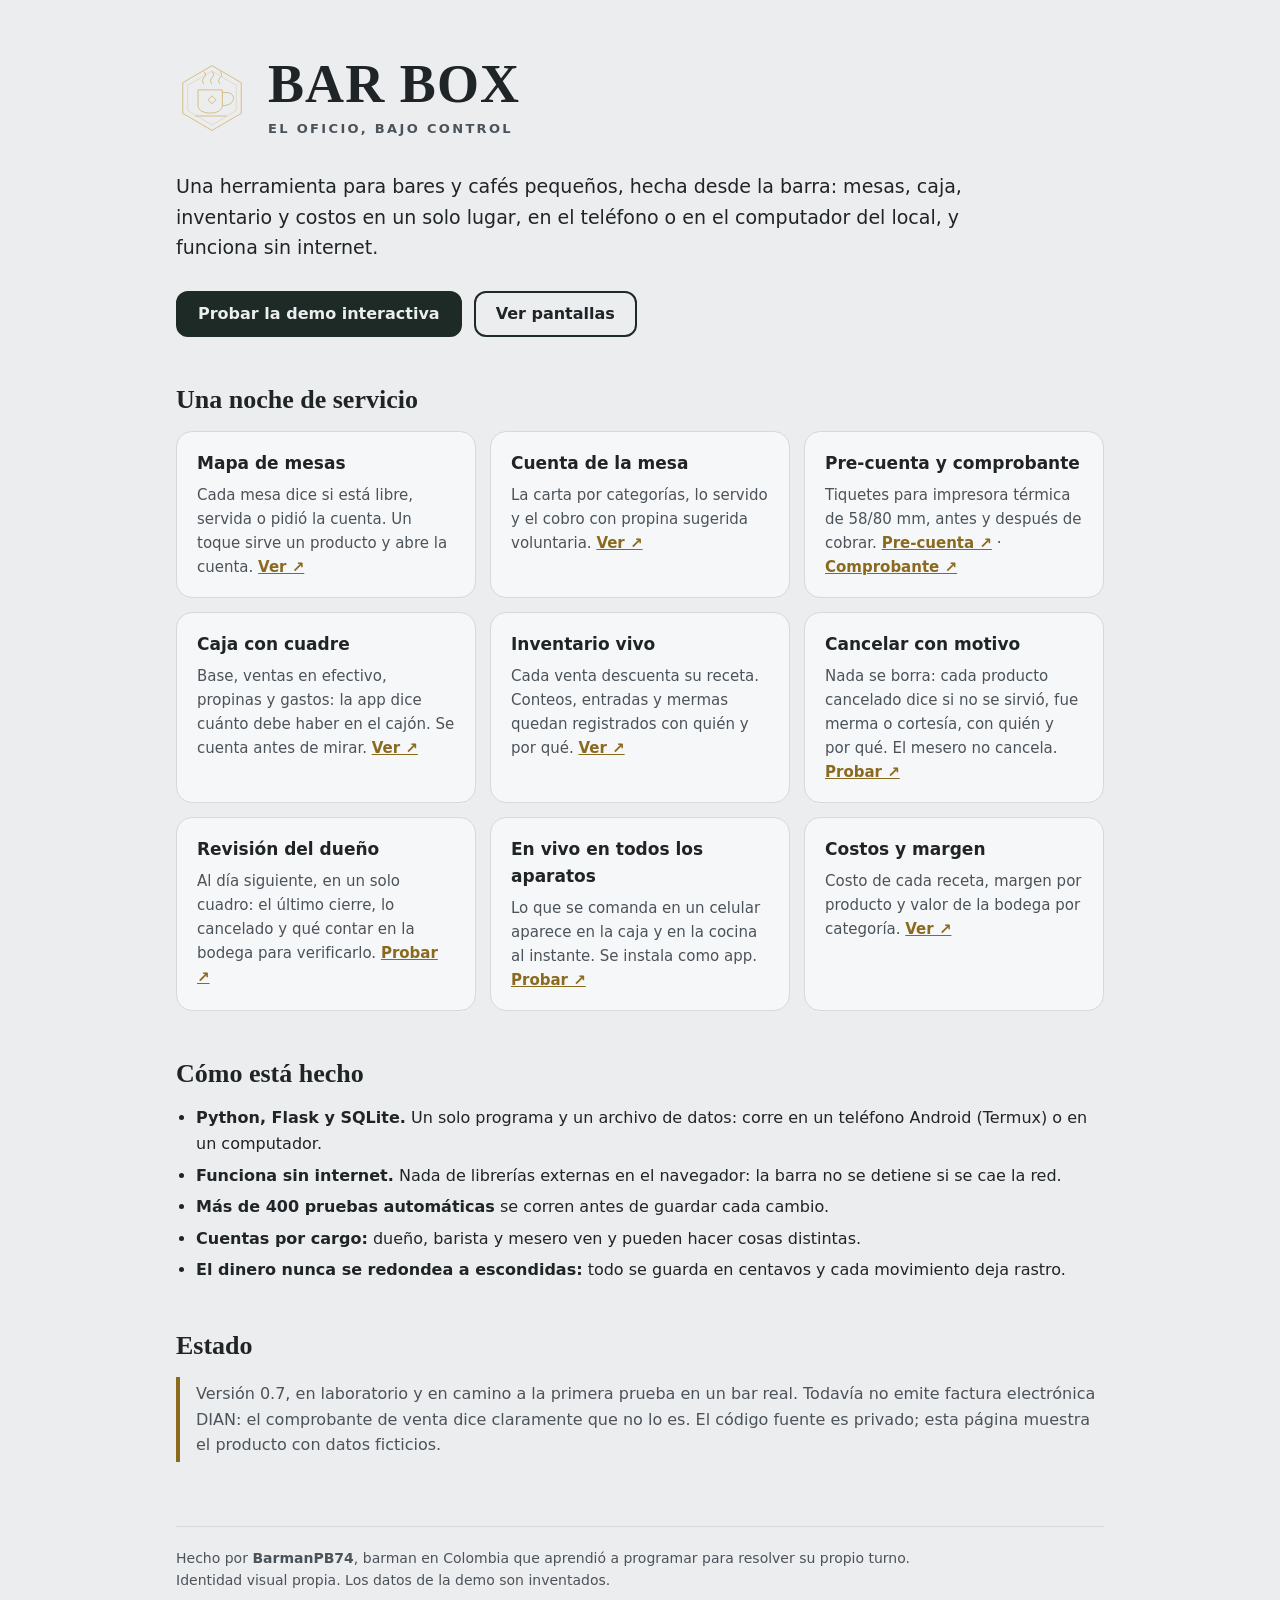
==== index.html @ 0177ef34 "Demo interactiva: sirve, cancela, cobra, cuadra la caja y acomoda el plano con un bar inventado La d" ====
<!doctype html>
<html lang="es">
<head>
<meta charset="utf-8">
<meta name="viewport" content="width=device-width,initial-scale=1">
<title>BAR BOX · El oficio, bajo control</title>
<meta name="description" content="BAR BOX: mesas, caja, inventario y costos para bares pequeños. Hecho desde la barra.">
<link rel="icon" href="demo/static/crest.svg" type="image/svg+xml">
<style>
:root{--fondo:#ECEDEF;--papel:#F6F7F8;--tinta:#1F2427;--tenue:#4B535A;--oro:#8A6A1F;--linea:#D5D8DC;--acento:#1d2a26}
@media (prefers-color-scheme:dark){:root{--fondo:#15191B;--papel:#1E2427;--tinta:#E8EAEC;--tenue:#A9B1B8;--oro:#E0C27A;--linea:#2F373B;--acento:#E0C27A}}
*{box-sizing:border-box}
body{margin:0;background:var(--fondo);color:var(--tinta);font:16px/1.6 system-ui,-apple-system,"Segoe UI",sans-serif}
.envoltura{max-width:960px;margin:0 auto;padding:0 16px}
header{padding:56px 0 32px;display:flex;gap:20px;align-items:center;flex-wrap:wrap}
header img{width:72px;height:72px}
h1{margin:0;font:700 clamp(34px,6vw,54px)/1.05 Georgia,"Times New Roman",serif;letter-spacing:.02em}
.lema{margin:6px 0 0;color:var(--tenue);letter-spacing:.18em;text-transform:uppercase;font-size:13px;font-weight:600}
.intro{font-size:19px;max-width:44em;margin:0 0 28px}
.botones{display:flex;gap:12px;flex-wrap:wrap;margin-bottom:48px}
.boton{display:inline-flex;align-items:center;min-height:46px;padding:0 20px;border-radius:12px;text-decoration:none;font-weight:600;border:2px solid var(--acento)}
.boton.lleno{background:var(--acento);color:var(--fondo)}
.boton.borde{color:var(--tinta)}
h2{font:700 26px Georgia,serif;margin:48px 0 16px}
.rejilla{display:grid;grid-template-columns:repeat(auto-fit,minmax(250px,1fr));gap:14px}
.tarjeta{background:var(--papel);border:1px solid var(--linea);border-radius:16px;padding:18px 20px}
.tarjeta h3{margin:0 0 6px;font-size:17px}
.tarjeta p{margin:0;color:var(--tenue);font-size:15px}
.tarjeta a{color:var(--oro);font-weight:600}
ul.lista{padding-left:20px;margin:0}
ul.lista li{margin:6px 0}
.estado{border-left:4px solid var(--oro);padding:4px 0 4px 16px;color:var(--tenue)}
footer{margin:64px 0 40px;padding-top:20px;border-top:1px solid var(--linea);color:var(--tenue);font-size:14px}
</style>
</head>
<body>
<div class="envoltura">
<header>
  <img src="demo/static/crest.svg" alt="">
  <div><h1>BAR BOX</h1><p class="lema">El oficio, bajo control</p></div>
</header>

<p class="intro">Una herramienta para bares y cafés pequeños, hecha desde la barra: mesas, caja,
inventario y costos en un solo lugar, en el teléfono o en el computador del local,
y funciona sin internet.</p>

<div class="botones">
  <a class="boton lleno" href="demo/app.html">Probar la demo interactiva</a>
  <a class="boton borde" href="demo/mapa.html">Ver pantallas</a>
</div>

<h2>Una noche de servicio</h2>
<div class="rejilla">
  <div class="tarjeta"><h3>Mapa de mesas</h3><p>Cada mesa dice si está libre, servida o pidió la cuenta. Un toque sirve un producto y abre la cuenta. <a href="demo/mapa.html">Ver ↗</a></p></div>
  <div class="tarjeta"><h3>Cuenta de la mesa</h3><p>La carta por categorías, lo servido y el cobro con propina sugerida voluntaria. <a href="demo/mesa.html">Ver ↗</a></p></div>
  <div class="tarjeta"><h3>Pre-cuenta y comprobante</h3><p>Tiquetes para impresora térmica de 58/80 mm, antes y después de cobrar. <a href="demo/precuenta.html">Pre-cuenta ↗</a> · <a href="demo/comprobante.html">Comprobante ↗</a></p></div>
  <div class="tarjeta"><h3>Caja con cuadre</h3><p>Base, ventas en efectivo, propinas y gastos: la app dice cuánto debe haber en el cajón. Se cuenta antes de mirar. <a href="demo/caja.html">Ver ↗</a></p></div>
  <div class="tarjeta"><h3>Inventario vivo</h3><p>Cada venta descuenta su receta. Conteos, entradas y mermas quedan registrados con quién y por qué. <a href="demo/inventario.html">Ver ↗</a></p></div>
  <div class="tarjeta"><h3>Cancelar con motivo</h3><p>Nada se borra: cada producto cancelado dice si no se sirvió, fue merma o cortesía, con quién y por qué. El mesero no cancela. <a href="demo/app.html">Probar ↗</a></p></div>
  <div class="tarjeta"><h3>Revisión del dueño</h3><p>Al día siguiente, en un solo cuadro: el último cierre, lo cancelado y qué contar en la bodega para verificarlo. <a href="demo/app.html#/contabilidad">Probar ↗</a></p></div>
  <div class="tarjeta"><h3>En vivo en todos los aparatos</h3><p>Lo que se comanda en un celular aparece en la caja y en la cocina al instante. Se instala como app. <a href="demo/app.html">Probar ↗</a></p></div>
  <div class="tarjeta"><h3>Costos y margen</h3><p>Costo de cada receta, margen por producto y valor de la bodega por categoría. <a href="demo/contabilidad.html">Ver ↗</a></p></div>
</div>

<h2>Cómo está hecho</h2>
<ul class="lista">
  <li><strong>Python, Flask y SQLite.</strong> Un solo programa y un archivo de datos: corre en un teléfono Android (Termux) o en un computador.</li>
  <li><strong>Funciona sin internet.</strong> Nada de librerías externas en el navegador: la barra no se detiene si se cae la red.</li>
  <li><strong>Más de 400 pruebas automáticas</strong> se corren antes de guardar cada cambio.</li>
  <li><strong>Cuentas por cargo:</strong> dueño, barista y mesero ven y pueden hacer cosas distintas.</li>
  <li><strong>El dinero nunca se redondea a escondidas:</strong> todo se guarda en centavos y cada movimiento deja rastro.</li>
</ul>

<h2>Estado</h2>
<p class="estado">Versión 0.7, en laboratorio y en camino a la primera prueba en un bar real.
Todavía no emite factura electrónica DIAN: el comprobante de venta dice claramente que no lo es.
El código fuente es privado; esta página muestra el producto con datos ficticios.</p>

<footer>
  Hecho por <strong>BarmanPB74</strong>, barman en Colombia que aprendió a programar para resolver su propio turno.<br>
  Identidad visual propia. Los datos de la demo son inventados.
</footer>
</div>
</body>
</html>
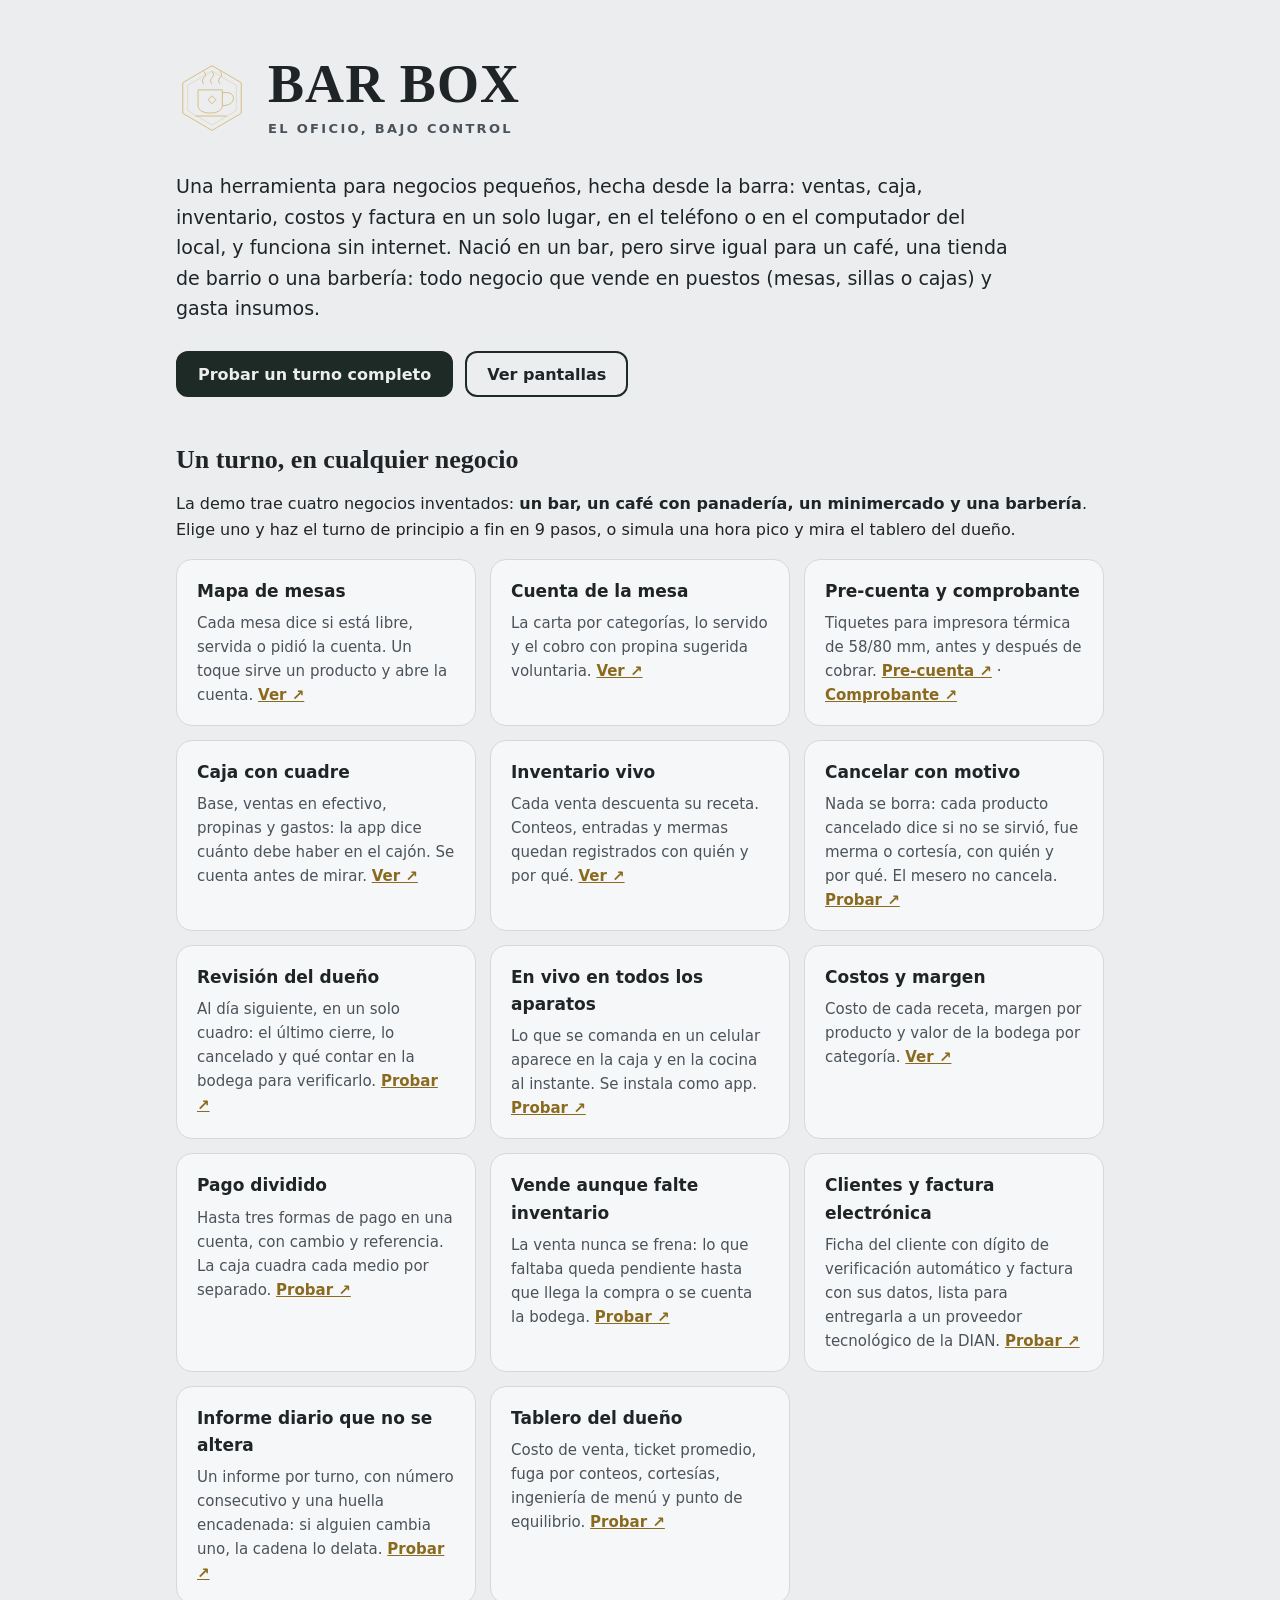
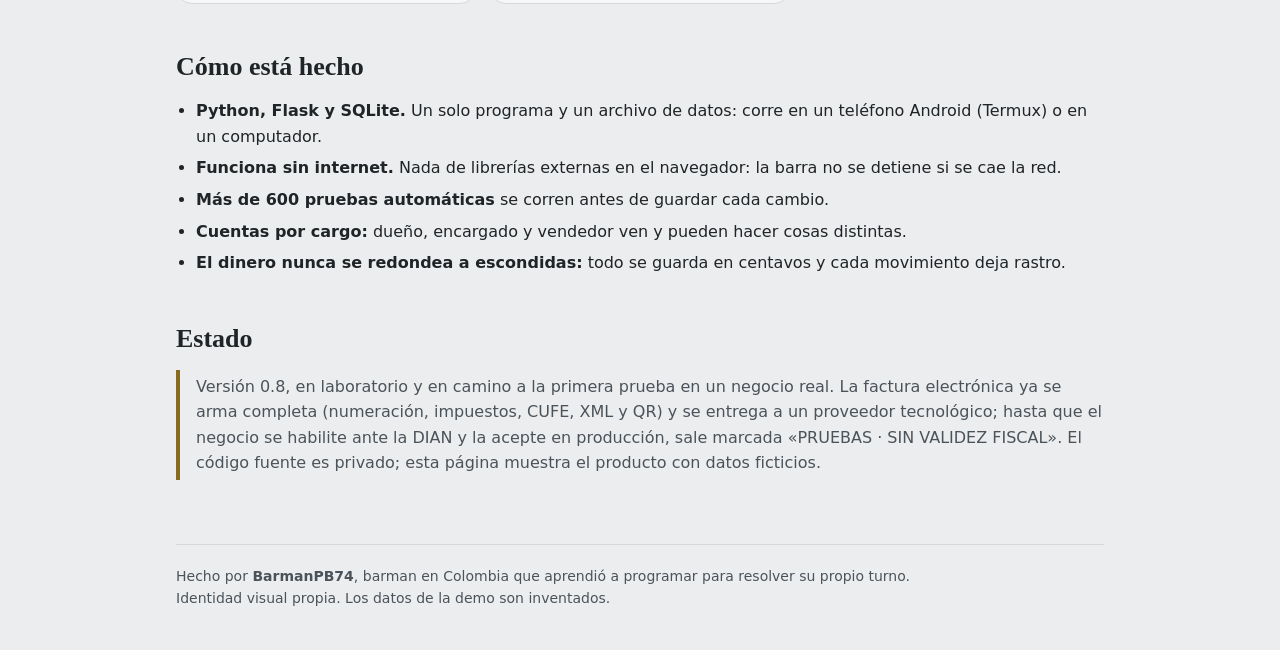
==== commit b99cb7ab: "Demo: un turno completo en un bar, un café, un minimercado o una barbería Recorrido guiado de 9 paso" ====
--- a/index.html
+++ b/index.html
@@ -4,7 +4,7 @@
 <meta charset="utf-8">
 <meta name="viewport" content="width=device-width,initial-scale=1">
 <title>BAR BOX · El oficio, bajo control</title>
-<meta name="description" content="BAR BOX: mesas, caja, inventario y costos para bares pequeños. Hecho desde la barra.">
+<meta name="description" content="BAR BOX: ventas, caja, inventario, costos y factura para negocios pequeños que venden en puestos: bares, cafés, tiendas, barberías. Hecho desde la barra.">
 <link rel="icon" href="demo/static/crest.svg" type="image/svg+xml">
 <style>
 :root{--fondo:#ECEDEF;--papel:#F6F7F8;--tinta:#1F2427;--tenue:#4B535A;--oro:#8A6A1F;--linea:#D5D8DC;--acento:#1d2a26}
@@ -40,16 +40,19 @@
   <div><h1>BAR BOX</h1><p class="lema">El oficio, bajo control</p></div>
 </header>
 
-<p class="intro">Una herramienta para bares y cafés pequeños, hecha desde la barra: mesas, caja,
-inventario y costos en un solo lugar, en el teléfono o en el computador del local,
-y funciona sin internet.</p>
+<p class="intro">Una herramienta para negocios pequeños, hecha desde la barra: ventas, caja,
+inventario, costos y factura en un solo lugar, en el teléfono o en el computador del local,
+y funciona sin internet. Nació en un bar, pero sirve igual para un café, una tienda de barrio
+o una barbería: todo negocio que vende en puestos (mesas, sillas o cajas) y gasta insumos.</p>
 
 <div class="botones">
-  <a class="boton lleno" href="demo/app.html">Probar la demo interactiva</a>
+  <a class="boton lleno" href="demo/app.html">Probar un turno completo</a>
   <a class="boton borde" href="demo/mapa.html">Ver pantallas</a>
 </div>
 
-<h2>Una noche de servicio</h2>
+<h2>Un turno, en cualquier negocio</h2>
+<p>La demo trae cuatro negocios inventados: <strong>un bar, un café con panadería, un minimercado y una barbería</strong>.
+Elige uno y haz el turno de principio a fin en 9 pasos, o simula una hora pico y mira el tablero del dueño.</p>
 <div class="rejilla">
   <div class="tarjeta"><h3>Mapa de mesas</h3><p>Cada mesa dice si está libre, servida o pidió la cuenta. Un toque sirve un producto y abre la cuenta. <a href="demo/mapa.html">Ver ↗</a></p></div>
   <div class="tarjeta"><h3>Cuenta de la mesa</h3><p>La carta por categorías, lo servido y el cobro con propina sugerida voluntaria. <a href="demo/mesa.html">Ver ↗</a></p></div>
@@ -60,21 +63,27 @@
   <div class="tarjeta"><h3>Revisión del dueño</h3><p>Al día siguiente, en un solo cuadro: el último cierre, lo cancelado y qué contar en la bodega para verificarlo. <a href="demo/app.html#/contabilidad">Probar ↗</a></p></div>
   <div class="tarjeta"><h3>En vivo en todos los aparatos</h3><p>Lo que se comanda en un celular aparece en la caja y en la cocina al instante. Se instala como app. <a href="demo/app.html">Probar ↗</a></p></div>
   <div class="tarjeta"><h3>Costos y margen</h3><p>Costo de cada receta, margen por producto y valor de la bodega por categoría. <a href="demo/contabilidad.html">Ver ↗</a></p></div>
+  <div class="tarjeta"><h3>Pago dividido</h3><p>Hasta tres formas de pago en una cuenta, con cambio y referencia. La caja cuadra cada medio por separado. <a href="demo/app.html#/inicio">Probar ↗</a></p></div>
+  <div class="tarjeta"><h3>Vende aunque falte inventario</h3><p>La venta nunca se frena: lo que faltaba queda pendiente hasta que llega la compra o se cuenta la bodega. <a href="demo/app.html#/inventario">Probar ↗</a></p></div>
+  <div class="tarjeta"><h3>Clientes y factura electrónica</h3><p>Ficha del cliente con dígito de verificación automático y factura con sus datos, lista para entregarla a un proveedor tecnológico de la DIAN. <a href="demo/app.html#/clientes">Probar ↗</a></p></div>
+  <div class="tarjeta"><h3>Informe diario que no se altera</h3><p>Un informe por turno, con número consecutivo y una huella encadenada: si alguien cambia uno, la cadena lo delata. <a href="demo/app.html#/contabilidad">Probar ↗</a></p></div>
+  <div class="tarjeta"><h3>Tablero del dueño</h3><p>Costo de venta, ticket promedio, fuga por conteos, cortesías, ingeniería de menú y punto de equilibrio. <a href="demo/app.html#/tablero">Probar ↗</a></p></div>
 </div>
 
 <h2>Cómo está hecho</h2>
 <ul class="lista">
   <li><strong>Python, Flask y SQLite.</strong> Un solo programa y un archivo de datos: corre en un teléfono Android (Termux) o en un computador.</li>
   <li><strong>Funciona sin internet.</strong> Nada de librerías externas en el navegador: la barra no se detiene si se cae la red.</li>
-  <li><strong>Más de 400 pruebas automáticas</strong> se corren antes de guardar cada cambio.</li>
-  <li><strong>Cuentas por cargo:</strong> dueño, barista y mesero ven y pueden hacer cosas distintas.</li>
+  <li><strong>Más de 600 pruebas automáticas</strong> se corren antes de guardar cada cambio.</li>
+  <li><strong>Cuentas por cargo:</strong> dueño, encargado y vendedor ven y pueden hacer cosas distintas.</li>
   <li><strong>El dinero nunca se redondea a escondidas:</strong> todo se guarda en centavos y cada movimiento deja rastro.</li>
 </ul>
 
 <h2>Estado</h2>
-<p class="estado">Versión 0.7, en laboratorio y en camino a la primera prueba en un bar real.
-Todavía no emite factura electrónica DIAN: el comprobante de venta dice claramente que no lo es.
-El código fuente es privado; esta página muestra el producto con datos ficticios.</p>
+<p class="estado">Versión 0.8, en laboratorio y en camino a la primera prueba en un negocio real.
+La factura electrónica ya se arma completa (numeración, impuestos, CUFE, XML y QR) y se entrega a un
+proveedor tecnológico; hasta que el negocio se habilite ante la DIAN y la acepte en producción, sale marcada
+«PRUEBAS · SIN VALIDEZ FISCAL». El código fuente es privado; esta página muestra el producto con datos ficticios.</p>
 
 <footer>
   Hecho por <strong>BarmanPB74</strong>, barman en Colombia que aprendió a programar para resolver su propio turno.<br>
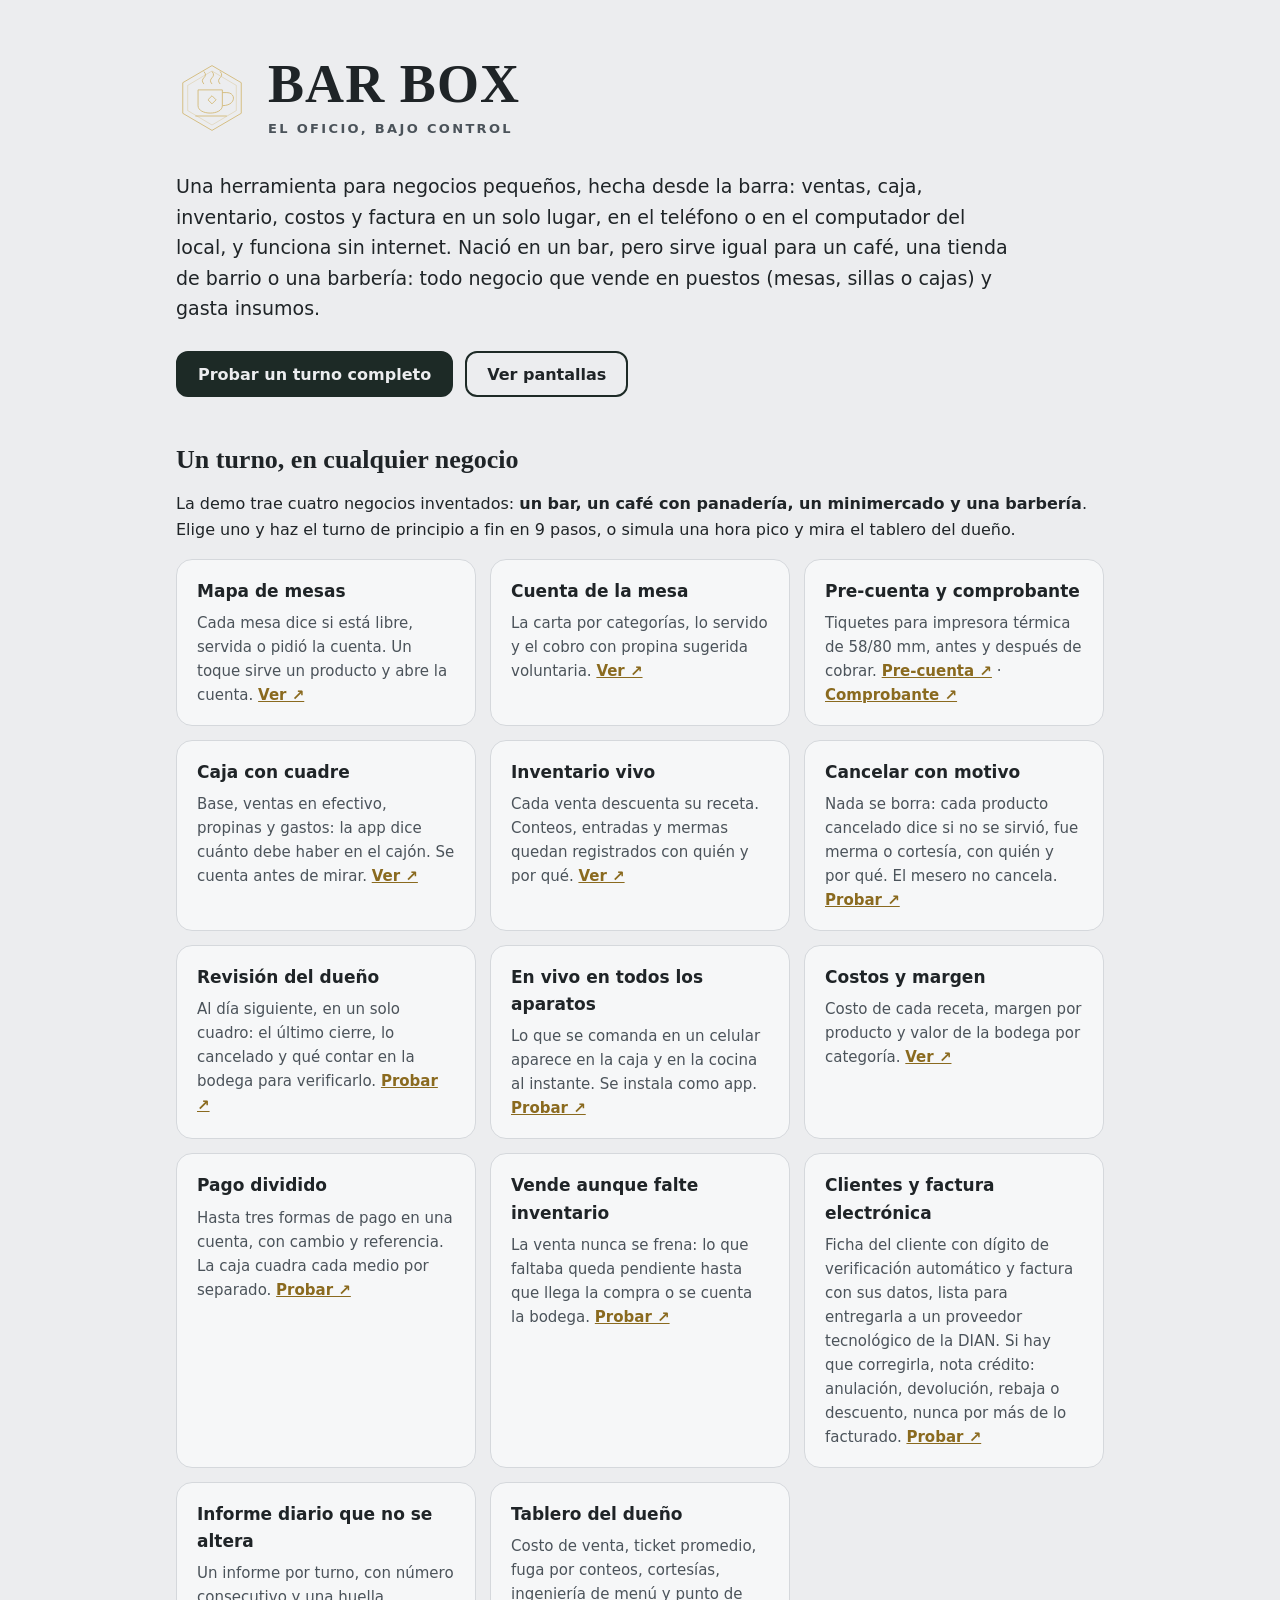
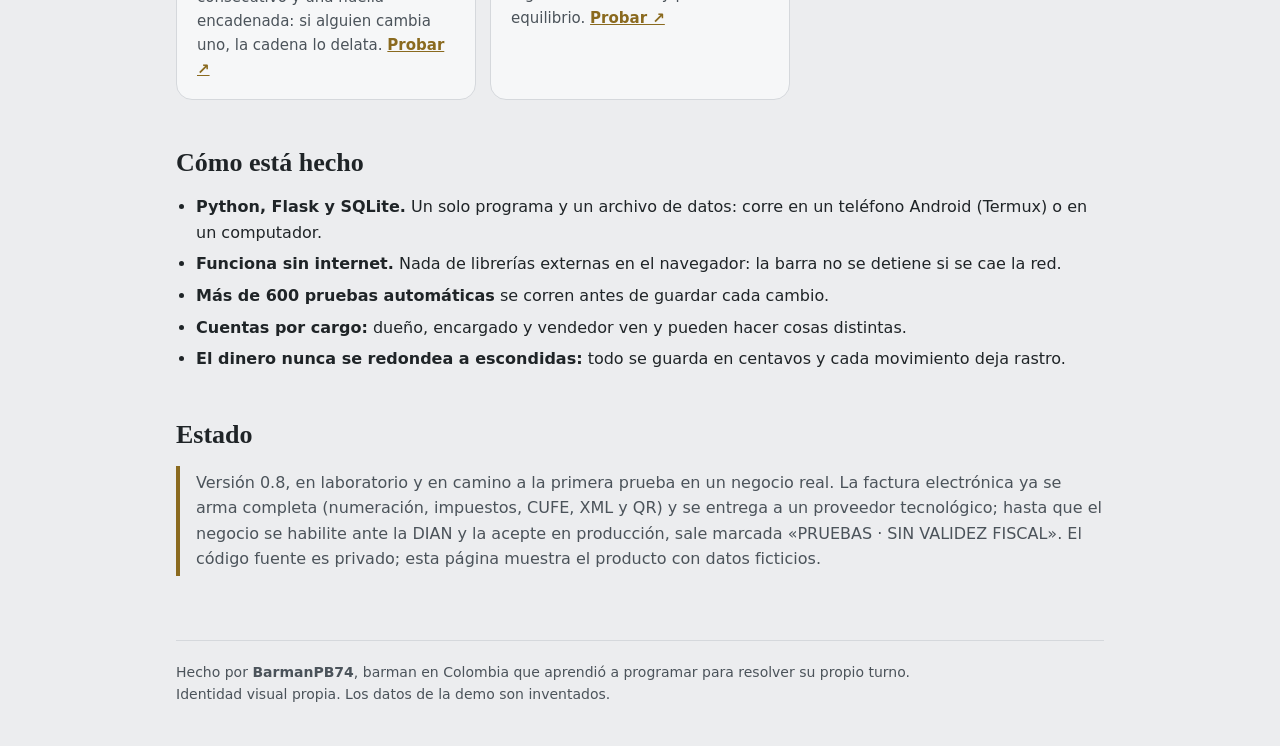
==== commit 4157b953: "Demo: nota crédito (anulación, devolución parcial, rebaja, ajuste de precio y descuentos) sólo del d" ====
--- a/index.html
+++ b/index.html
@@ -65,7 +65,7 @@
   <div class="tarjeta"><h3>Costos y margen</h3><p>Costo de cada receta, margen por producto y valor de la bodega por categoría. <a href="demo/contabilidad.html">Ver ↗</a></p></div>
   <div class="tarjeta"><h3>Pago dividido</h3><p>Hasta tres formas de pago en una cuenta, con cambio y referencia. La caja cuadra cada medio por separado. <a href="demo/app.html#/inicio">Probar ↗</a></p></div>
   <div class="tarjeta"><h3>Vende aunque falte inventario</h3><p>La venta nunca se frena: lo que faltaba queda pendiente hasta que llega la compra o se cuenta la bodega. <a href="demo/app.html#/inventario">Probar ↗</a></p></div>
-  <div class="tarjeta"><h3>Clientes y factura electrónica</h3><p>Ficha del cliente con dígito de verificación automático y factura con sus datos, lista para entregarla a un proveedor tecnológico de la DIAN. <a href="demo/app.html#/clientes">Probar ↗</a></p></div>
+  <div class="tarjeta"><h3>Clientes y factura electrónica</h3><p>Ficha del cliente con dígito de verificación automático y factura con sus datos, lista para entregarla a un proveedor tecnológico de la DIAN. Si hay que corregirla, nota crédito: anulación, devolución, rebaja o descuento, nunca por más de lo facturado. <a href="demo/app.html#/clientes">Probar ↗</a></p></div>
   <div class="tarjeta"><h3>Informe diario que no se altera</h3><p>Un informe por turno, con número consecutivo y una huella encadenada: si alguien cambia uno, la cadena lo delata. <a href="demo/app.html#/contabilidad">Probar ↗</a></p></div>
   <div class="tarjeta"><h3>Tablero del dueño</h3><p>Costo de venta, ticket promedio, fuga por conteos, cortesías, ingeniería de menú y punto de equilibrio. <a href="demo/app.html#/tablero">Probar ↗</a></p></div>
 </div>
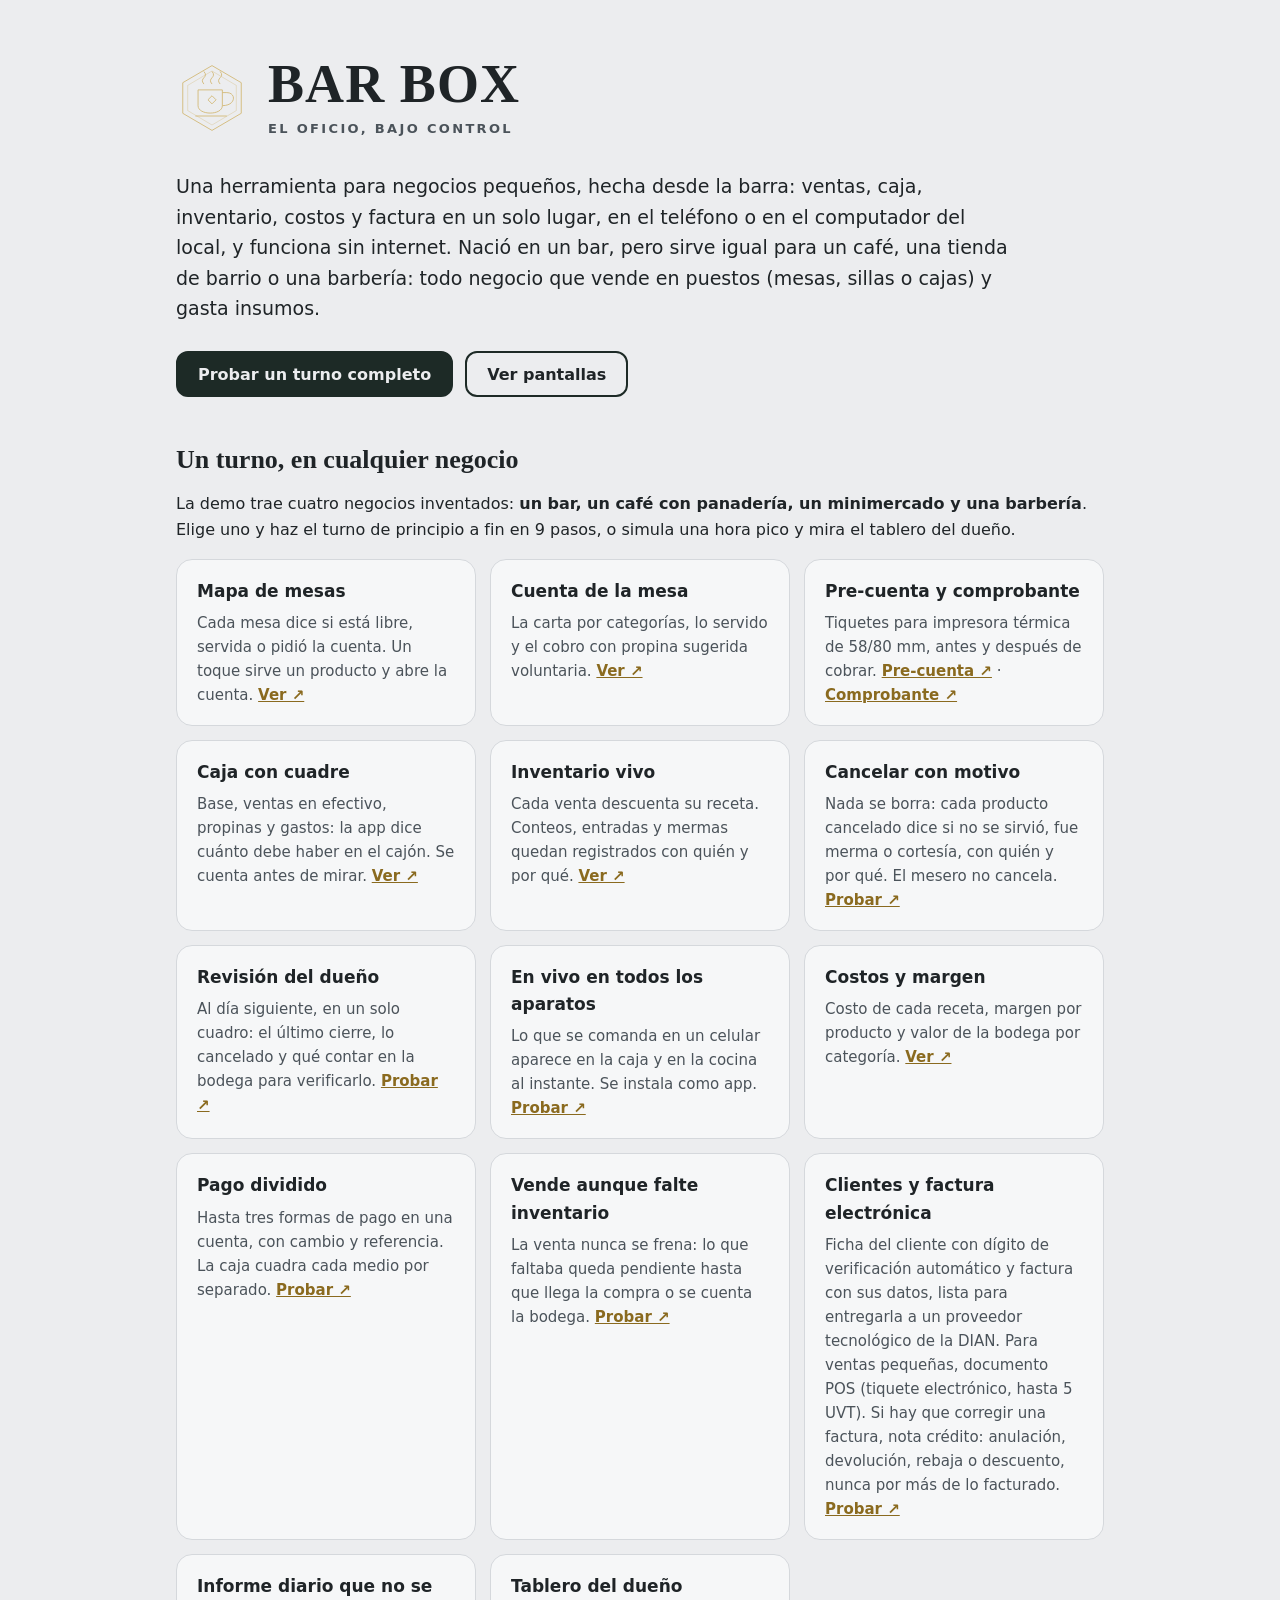
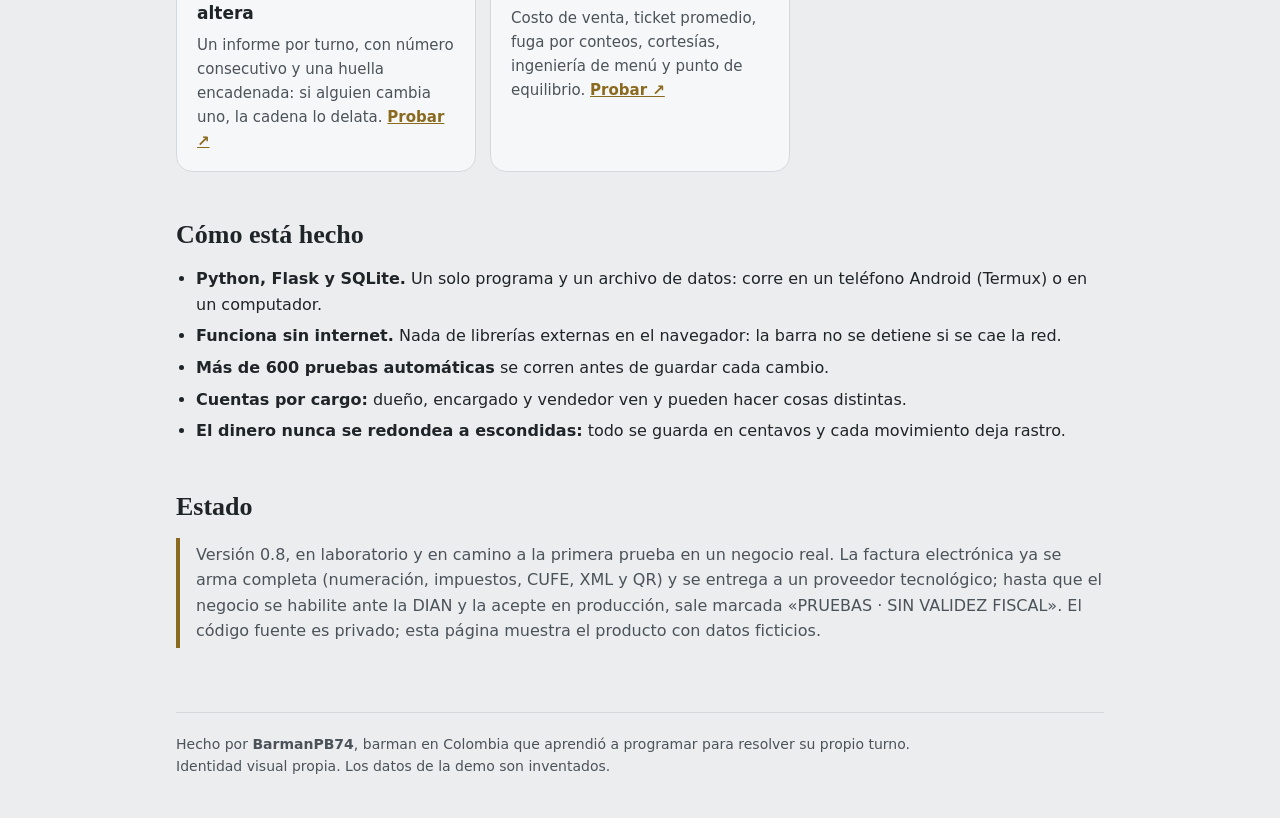
==== commit da510d30: "Demo: documento POS (tiquete electrónico hasta 5 UVT, con caja y cajero; una venta, un documento) Co" ====
--- a/index.html
+++ b/index.html
@@ -65,7 +65,7 @@
   <div class="tarjeta"><h3>Costos y margen</h3><p>Costo de cada receta, margen por producto y valor de la bodega por categoría. <a href="demo/contabilidad.html">Ver ↗</a></p></div>
   <div class="tarjeta"><h3>Pago dividido</h3><p>Hasta tres formas de pago en una cuenta, con cambio y referencia. La caja cuadra cada medio por separado. <a href="demo/app.html#/inicio">Probar ↗</a></p></div>
   <div class="tarjeta"><h3>Vende aunque falte inventario</h3><p>La venta nunca se frena: lo que faltaba queda pendiente hasta que llega la compra o se cuenta la bodega. <a href="demo/app.html#/inventario">Probar ↗</a></p></div>
-  <div class="tarjeta"><h3>Clientes y factura electrónica</h3><p>Ficha del cliente con dígito de verificación automático y factura con sus datos, lista para entregarla a un proveedor tecnológico de la DIAN. Si hay que corregirla, nota crédito: anulación, devolución, rebaja o descuento, nunca por más de lo facturado. <a href="demo/app.html#/clientes">Probar ↗</a></p></div>
+  <div class="tarjeta"><h3>Clientes y factura electrónica</h3><p>Ficha del cliente con dígito de verificación automático y factura con sus datos, lista para entregarla a un proveedor tecnológico de la DIAN. Para ventas pequeñas, documento POS (tiquete electrónico, hasta 5 UVT). Si hay que corregir una factura, nota crédito: anulación, devolución, rebaja o descuento, nunca por más de lo facturado. <a href="demo/app.html#/clientes">Probar ↗</a></p></div>
   <div class="tarjeta"><h3>Informe diario que no se altera</h3><p>Un informe por turno, con número consecutivo y una huella encadenada: si alguien cambia uno, la cadena lo delata. <a href="demo/app.html#/contabilidad">Probar ↗</a></p></div>
   <div class="tarjeta"><h3>Tablero del dueño</h3><p>Costo de venta, ticket promedio, fuga por conteos, cortesías, ingeniería de menú y punto de equilibrio. <a href="demo/app.html#/tablero">Probar ↗</a></p></div>
 </div>
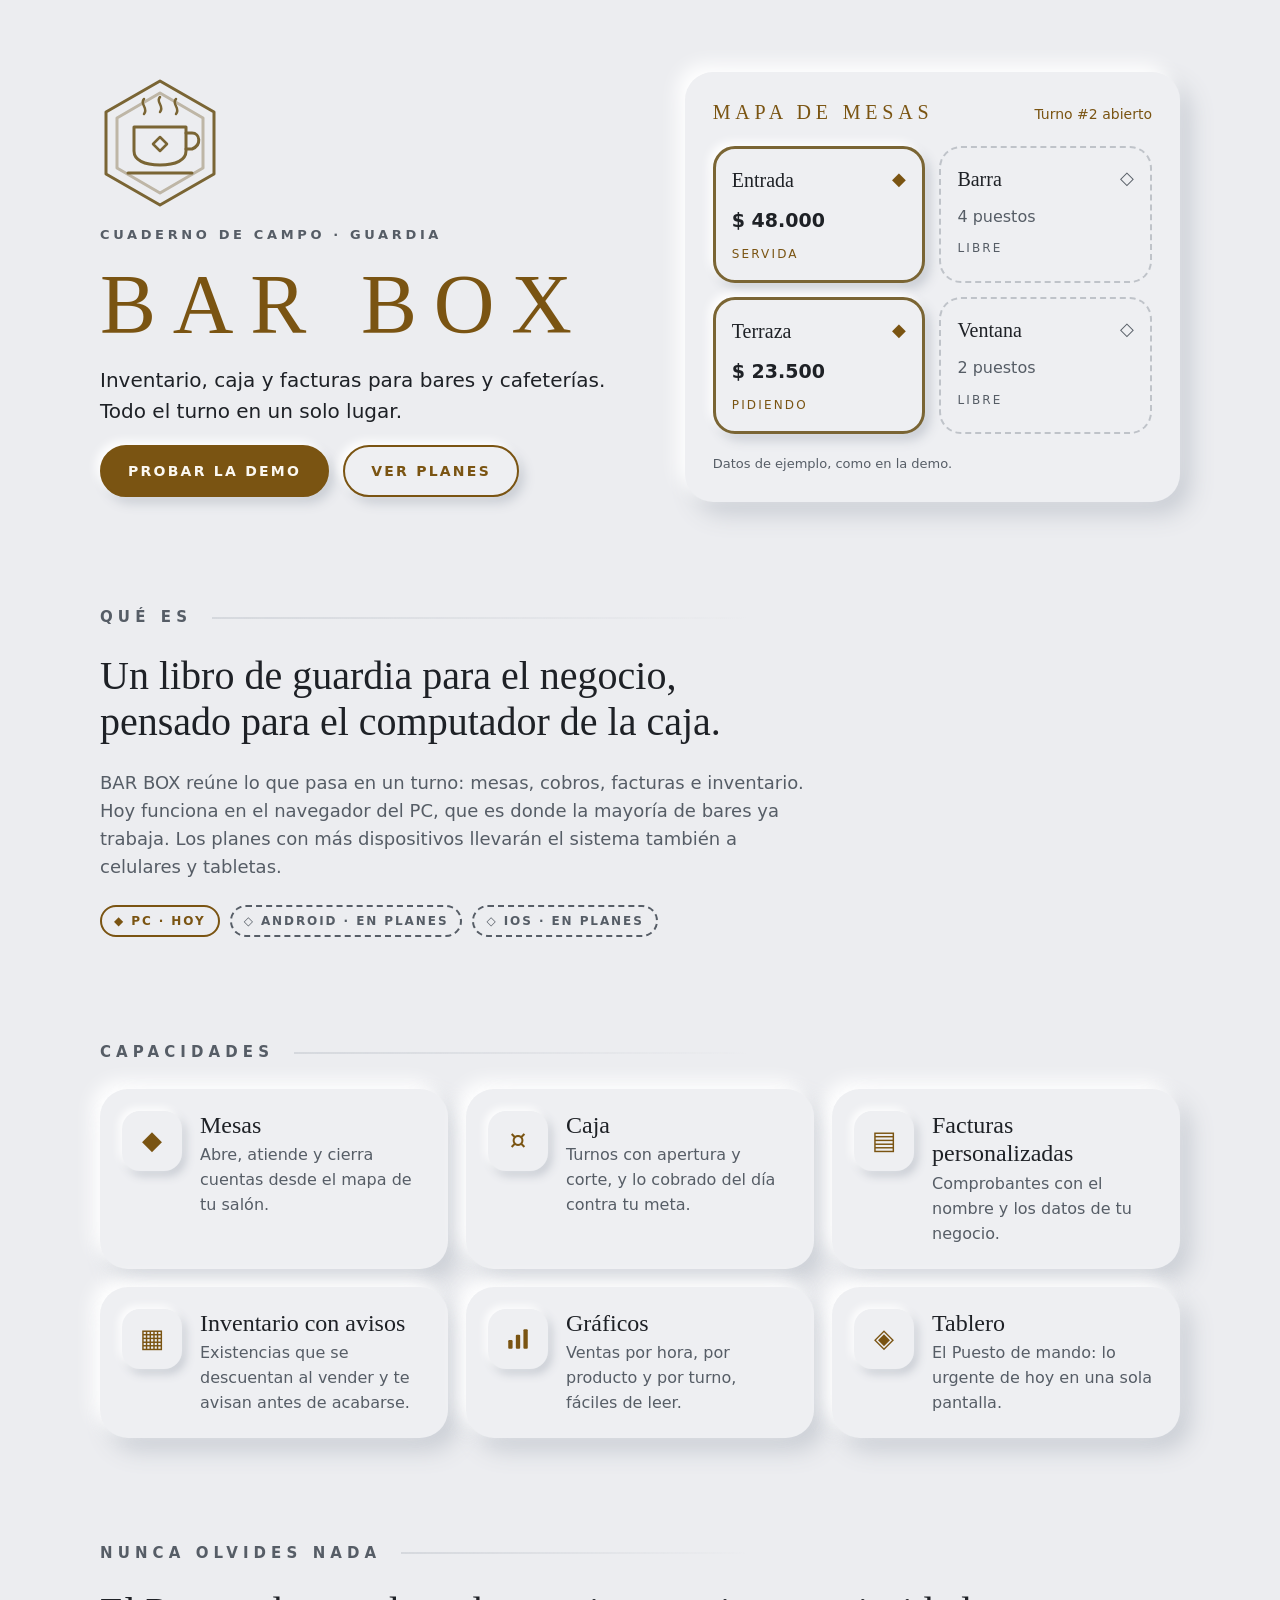
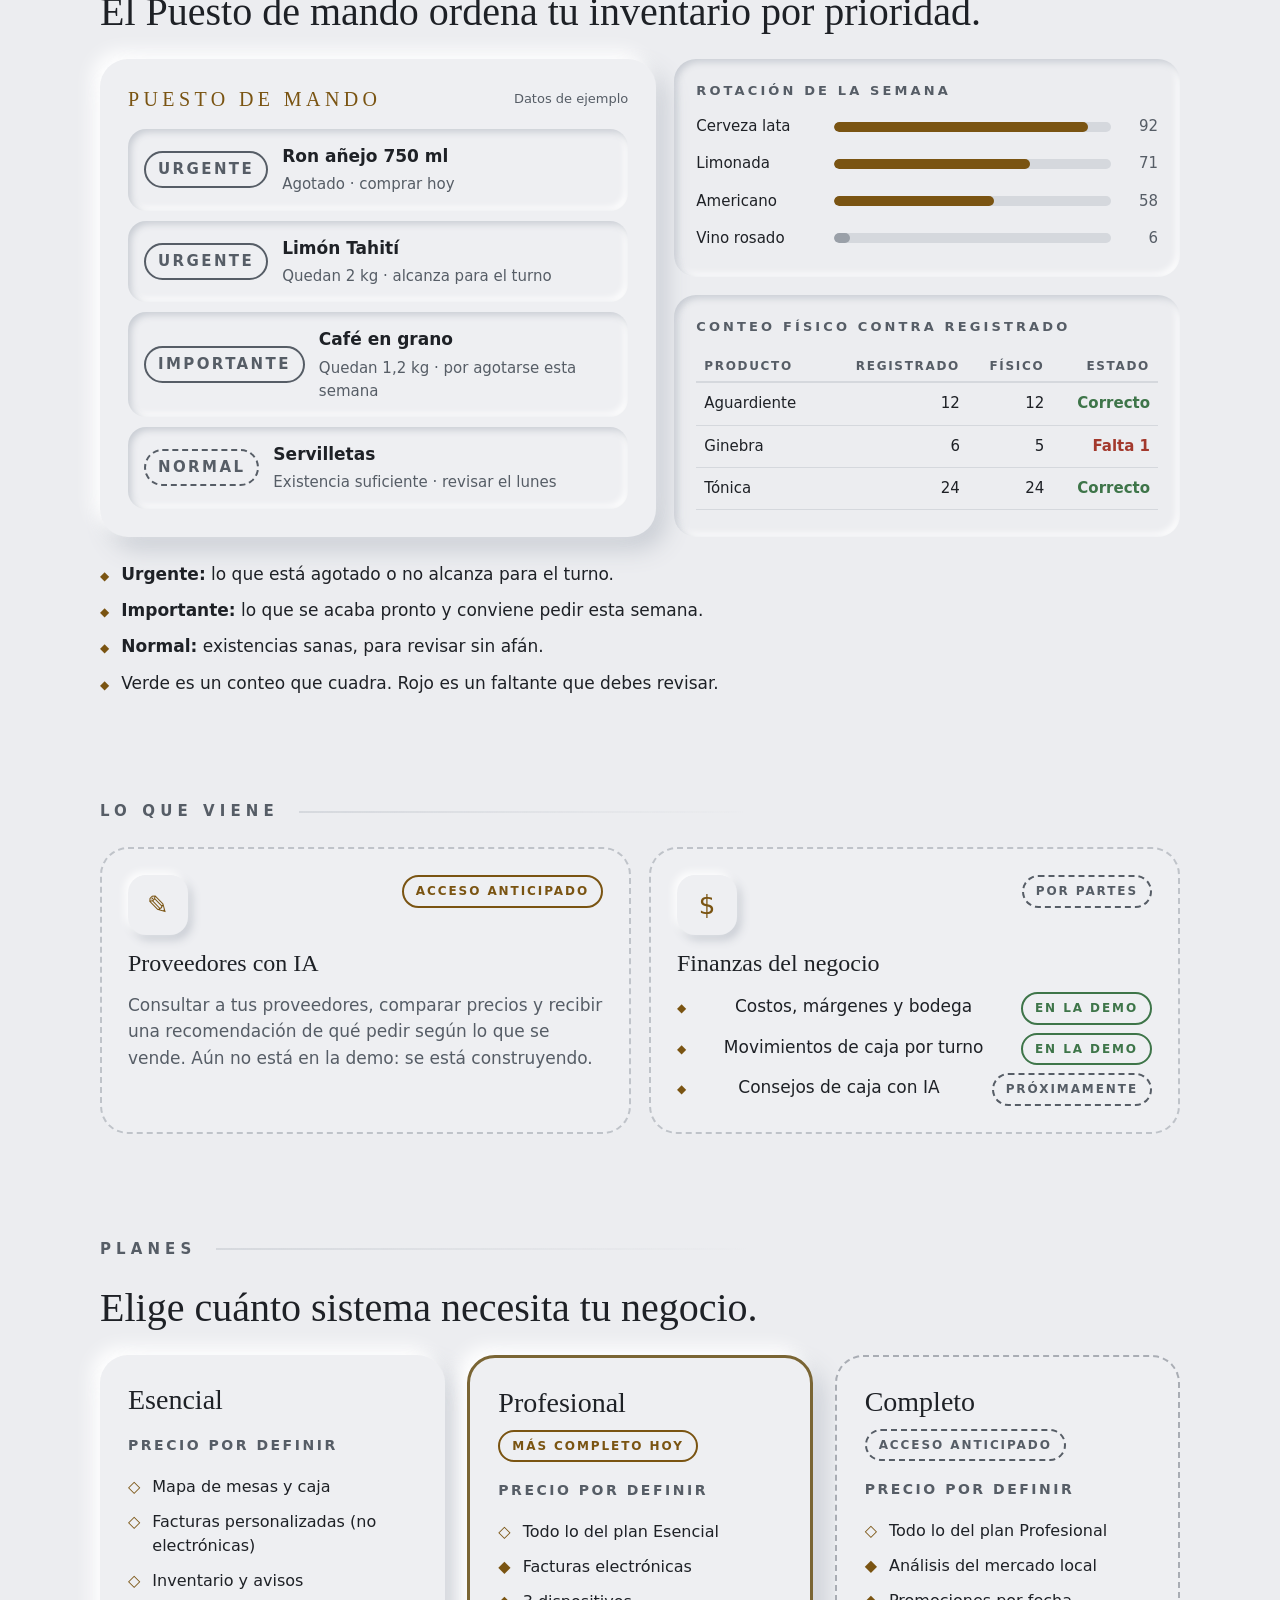
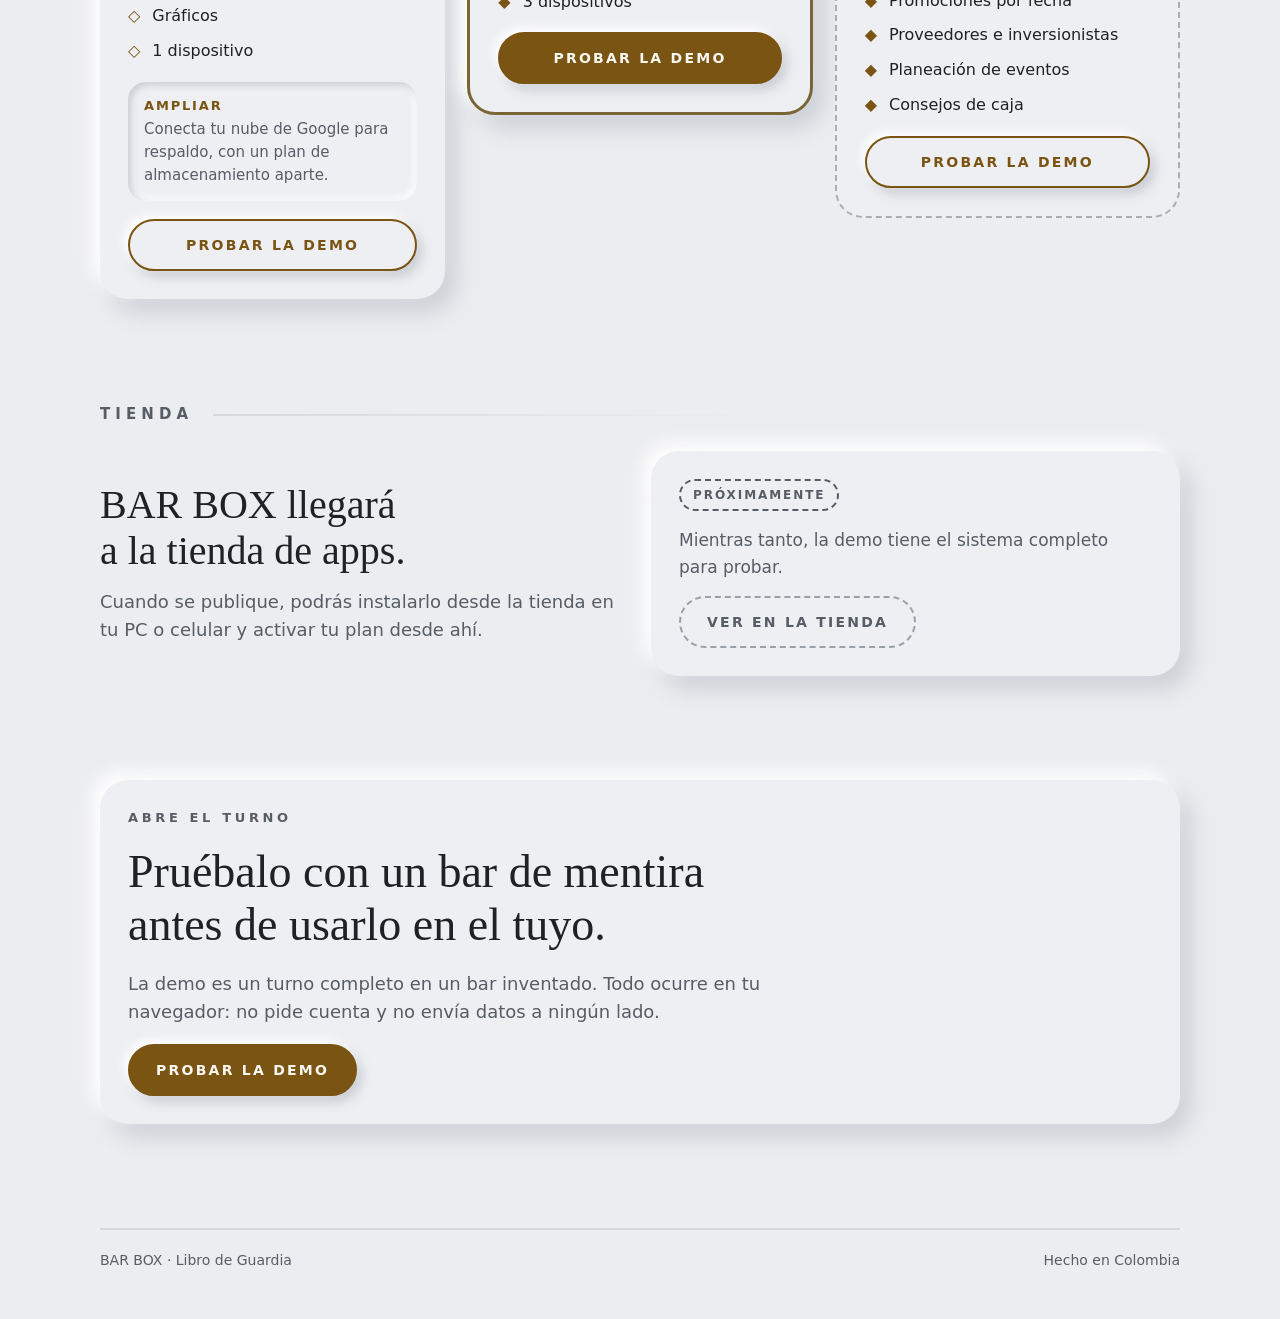
==== commit 9e418341: "Nueva página de presentación y tarjeta con el estilo de la demo Enlaces a la demo con ruta relativa " ====
--- a/index.html
+++ b/index.html
@@ -2,93 +2,435 @@
 <html lang="es">
 <head>
 <meta charset="utf-8">
-<meta name="viewport" content="width=device-width,initial-scale=1">
-<title>BAR BOX · El oficio, bajo control</title>
-<meta name="description" content="BAR BOX: ventas, caja, inventario, costos y factura para negocios pequeños que venden en puestos: bares, cafés, tiendas, barberías. Hecho desde la barra.">
+<meta name="viewport" content="width=device-width, initial-scale=1, viewport-fit=cover">
+<title>BAR BOX</title>
 <link rel="icon" href="demo/static/crest.svg" type="image/svg+xml">
+<meta name="description" content="Inventario, caja y facturas para bares y cafeterías.">
 <style>
-:root{--fondo:#ECEDEF;--papel:#F6F7F8;--tinta:#1F2427;--tenue:#4B535A;--oro:#8A6A1F;--linea:#D5D8DC;--acento:#1d2a26}
-@media (prefers-color-scheme:dark){:root{--fondo:#15191B;--papel:#1E2427;--tinta:#E8EAEC;--tenue:#A9B1B8;--oro:#E0C27A;--linea:#2F373B;--acento:#E0C27A}}
+:root{
+  color-scheme: light;
+  --bg:#ECEDF0;
+  --panel:#EEEFF2;
+  --ink:#1E2126;
+  --muted:#565D66;
+  --line:#D5D8DD;
+  --oro:#7A5412;
+  --oro-trazo:#7A6534;
+  --oro-suave:#BEB6A6;
+  --luz:#FFFFFF;
+  --sombra:#C8CCD3;
+  --rojo:#A3392D;
+  --verde:#3E7549;
+  --r-card:28px;
+  --r-pozo:18px;
+  --elev: -8px -8px 18px var(--luz), 10px 12px 24px var(--sombra);
+  --elev-sm: -4px -4px 10px var(--luz), 5px 6px 12px var(--sombra);
+  --hundido: inset 3px 3px 7px var(--sombra), inset -3px -3px 7px var(--luz);
+  --serif: "Noto Serif", "Source Serif 4", Georgia, "Times New Roman", serif;
+  --sans: "Nunito", "Nunito Sans", system-ui, -apple-system, "Segoe UI", Roboto, sans-serif;
+}
 *{box-sizing:border-box}
-body{margin:0;background:var(--fondo);color:var(--tinta);font:16px/1.6 system-ui,-apple-system,"Segoe UI",sans-serif}
-.envoltura{max-width:960px;margin:0 auto;padding:0 16px}
-header{padding:56px 0 32px;display:flex;gap:20px;align-items:center;flex-wrap:wrap}
-header img{width:72px;height:72px}
-h1{margin:0;font:700 clamp(34px,6vw,54px)/1.05 Georgia,"Times New Roman",serif;letter-spacing:.02em}
-.lema{margin:6px 0 0;color:var(--tenue);letter-spacing:.18em;text-transform:uppercase;font-size:13px;font-weight:600}
-.intro{font-size:19px;max-width:44em;margin:0 0 28px}
-.botones{display:flex;gap:12px;flex-wrap:wrap;margin-bottom:48px}
-.boton{display:inline-flex;align-items:center;min-height:46px;padding:0 20px;border-radius:12px;text-decoration:none;font-weight:600;border:2px solid var(--acento)}
-.boton.lleno{background:var(--acento);color:var(--fondo)}
-.boton.borde{color:var(--tinta)}
-h2{font:700 26px Georgia,serif;margin:48px 0 16px}
-.rejilla{display:grid;grid-template-columns:repeat(auto-fit,minmax(250px,1fr));gap:14px}
-.tarjeta{background:var(--papel);border:1px solid var(--linea);border-radius:16px;padding:18px 20px}
-.tarjeta h3{margin:0 0 6px;font-size:17px}
-.tarjeta p{margin:0;color:var(--tenue);font-size:15px}
-.tarjeta a{color:var(--oro);font-weight:600}
-ul.lista{padding-left:20px;margin:0}
-ul.lista li{margin:6px 0}
-.estado{border-left:4px solid var(--oro);padding:4px 0 4px 16px;color:var(--tenue)}
-footer{margin:64px 0 40px;padding-top:20px;border-top:1px solid var(--linea);color:var(--tenue);font-size:14px}
+html{scroll-behavior:smooth}
+body{margin:0;background:var(--bg);color:var(--ink);font-family:var(--sans);font-size:17px;line-height:1.55;padding-inline:16px;padding-block:0 48px}
+.wrap{max-width:1080px;margin-inline:auto;display:flex;flex-direction:column;gap:72px}
+h1,h2,h3{font-family:var(--serif);font-weight:400;text-wrap:balance;margin:0}
+h2{font-size:clamp(28px,6vw,40px);line-height:1.15}
+h3{font-size:24px;line-height:1.2}
+p{margin:0;max-width:62ch}
+.eyebrow{font-size:13px;letter-spacing:.28em;text-transform:uppercase;color:var(--muted);font-weight:600}
+.titulo-sec{display:flex;align-items:center;gap:20px;font-size:15px;letter-spacing:.34em;text-transform:uppercase;color:var(--muted);font-weight:600}
+.titulo-sec::after{content:"";flex:1;height:2px;background:linear-gradient(90deg,var(--line),transparent)}
+.sec{display:flex;flex-direction:column;gap:24px}
+.lead{color:var(--muted);font-size:18px}
+a{color:var(--oro)}
+:focus-visible{outline:3px solid var(--oro);outline-offset:3px;border-radius:12px}
+
+/* Botones */
+.acciones{display:flex;flex-wrap:wrap;gap:14px}
+.btn{display:inline-flex;align-items:center;justify-content:center;gap:10px;min-height:52px;padding:0 26px;border-radius:999px;font:700 14px/1 var(--sans);letter-spacing:.16em;text-transform:uppercase;text-decoration:none;cursor:pointer;border:2px solid var(--oro);transition:transform .15s ease, box-shadow .15s ease}
+.btn-primario{background:var(--oro);color:#FBF8F1;box-shadow:var(--elev-sm)}
+.btn-secundario{background:var(--panel);color:var(--oro);box-shadow:var(--elev-sm)}
+.btn:hover{transform:translateY(-1px)}
+.btn:active{box-shadow:var(--hundido);transform:none}
+.btn[aria-disabled="true"]{border-style:dashed;border-color:#9AA0A8;color:var(--muted);background:var(--panel);cursor:not-allowed;box-shadow:none}
+
+.panel{background:var(--panel);border-radius:var(--r-card);box-shadow:var(--elev);padding:28px}
+.pozo{width:60px;height:60px;border-radius:var(--r-pozo);display:grid;place-items:center;background:var(--panel);box-shadow:-3px -3px 8px var(--luz), 4px 5px 10px var(--sombra);color:var(--oro);font-size:26px;flex:none}
+.pozo svg{width:26px;height:26px}
+
+.chip{display:inline-flex;align-items:center;gap:6px;padding:5px 12px;border-radius:999px;font-size:12px;font-weight:700;letter-spacing:.16em;text-transform:uppercase;border:2px solid currentColor;white-space:nowrap}
+.chip-oro{color:var(--oro)}
+.chip-gris{color:var(--muted);border-style:dashed}
+.chip-rojo{color:var(--rojo)}
+.chip-verde{color:var(--verde)}
+
+/* Hero */
+.hero{display:grid;gap:40px;padding-top:40px;align-items:center}
+.hero-texto{display:flex;flex-direction:column;gap:18px;align-items:flex-start}
+.logo{width:120px;height:auto}
+.marca{font-size:clamp(48px,13vw,84px);letter-spacing:.2em;color:var(--oro);line-height:1;margin-right:-.2em}
+.hero .lead{font-size:20px;color:var(--ink)}
+.mesas{display:flex;flex-direction:column;gap:20px}
+.mesas-top{display:flex;align-items:baseline;justify-content:space-between;gap:12px;flex-wrap:wrap}
+.mesas-top h3{font-size:20px;letter-spacing:.24em;text-transform:uppercase;color:var(--oro)}
+.mesas-top span{font-size:14px;color:var(--oro)}
+.grid-mesas{display:grid;grid-template-columns:repeat(2,1fr);gap:14px}
+.mesa{border-radius:22px;padding:16px;display:flex;flex-direction:column;gap:10px;border:2px dashed #BFC3C9;background:var(--panel)}
+.mesa.ocupada{border:3px solid var(--oro-trazo);box-shadow:var(--elev-sm)}
+.mesa-top{display:flex;justify-content:space-between;align-items:center;font-family:var(--serif);font-size:20px}
+.mesa-top i{font-style:normal;color:var(--oro);font-size:18px}
+.mesa b{font-size:19px;font-variant-numeric:tabular-nums}
+.mesa small{font-size:12px;letter-spacing:.18em;text-transform:uppercase;color:var(--muted)}
+.mesa.ocupada small{color:var(--oro)}
+.nota-ej{font-size:13px;color:var(--muted)}
+
+/* Qué es */
+.dispositivos{display:flex;flex-wrap:wrap;gap:10px}
+
+/* Capacidades */
+.caps{display:grid;grid-template-columns:1fr;gap:18px}
+.cap{display:flex;gap:18px;align-items:flex-start;padding:22px}
+.cap div{display:flex;flex-direction:column;gap:4px}
+.cap p{color:var(--muted);font-size:16px}
+
+/* Puesto de mando */
+.mando{display:grid;gap:18px}
+.mando-cab{display:flex;justify-content:space-between;align-items:center;gap:12px;flex-wrap:wrap}
+.mando-cab h3{font-size:20px;letter-spacing:.22em;text-transform:uppercase;color:var(--oro)}
+.lista{list-style:none;margin:0;padding:0;display:flex;flex-direction:column;gap:10px}
+.fila{display:grid;grid-template-columns:auto 1fr;gap:4px 14px;align-items:center;padding:14px 16px;border-radius:18px;box-shadow:var(--hundido)}
+.fila .chip{grid-row:span 2}
+.fila strong{font-weight:700}
+.fila span{color:var(--muted);font-size:15px}
+.u{color:var(--rojo)} .i{color:var(--oro)} .n{color:var(--muted);border-style:dashed}
+.subpaneles{display:grid;gap:18px}
+.sub{padding:22px;border-radius:22px;box-shadow:var(--hundido);display:flex;flex-direction:column;gap:14px}
+.sub h4{margin:0;font-size:13px;letter-spacing:.24em;text-transform:uppercase;color:var(--muted)}
+.barra{display:grid;grid-template-columns:8.5em 1fr 2.5em;gap:10px;align-items:center;font-size:15px}
+.barra .pista{height:10px;border-radius:999px;background:var(--line);overflow:hidden}
+.barra .pista i{display:block;height:100%;border-radius:999px;background:var(--oro)}
+.barra .pista i.baja{background:#9AA0A8}
+.barra em{font-style:normal;text-align:right;font-variant-numeric:tabular-nums;color:var(--muted)}
+.tabla-wrap{overflow-x:auto}
+table{width:100%;border-collapse:collapse;font-size:15px;font-variant-numeric:tabular-nums}
+th{font-size:12px;letter-spacing:.14em;text-transform:uppercase;color:var(--muted);text-align:right;font-weight:700;padding:6px 8px;border-bottom:2px solid var(--line)}
+th:first-child,td:first-child{text-align:left}
+td{padding:9px 8px;text-align:right;border-bottom:1px solid var(--line)}
+.ok{color:var(--verde);font-weight:700}
+.falta{color:var(--rojo);font-weight:700}
+.puntos{display:grid;gap:10px;padding:0;margin:0;list-style:none}
+.puntos li{display:flex;gap:12px;align-items:baseline}
+.puntos li::before{content:"◆";color:var(--oro);font-size:12px;flex:none}
+
+/* Futuro */
+.futuro{display:grid;gap:18px}
+.fut{display:flex;flex-direction:column;gap:14px;border:2px dashed #BFC3C9;border-radius:var(--r-card);padding:26px;background:var(--panel)}
+.fut-top{display:flex;justify-content:space-between;align-items:flex-start;gap:12px;flex-wrap:wrap}
+.estado{display:flex;flex-direction:column;gap:8px}
+.estado li{justify-content:space-between;flex-wrap:wrap}
+
+/* Planes */
+.planes{display:grid;gap:22px;align-items:start}
+.plan{display:flex;flex-direction:column;gap:18px}
+.plan.destacado{border:3px solid var(--oro-trazo)}
+.plan.anticipado{border:2px dashed #A9ADB4;box-shadow:none}
+.plan-cab{display:flex;justify-content:space-between;align-items:center;gap:10px;flex-wrap:wrap;min-height:34px}
+.plan h3{font-size:28px}
+.precio{font-size:14px;letter-spacing:.18em;text-transform:uppercase;color:var(--muted);font-weight:700}
+.incluye{list-style:none;padding:0;margin:0;display:flex;flex-direction:column;gap:10px;font-size:16px}
+.incluye li{display:flex;gap:12px;align-items:baseline}
+.incluye li::before{content:"◇";color:var(--oro);flex:none}
+.incluye li.mas::before{content:"◆"}
+.ampliar{border-radius:18px;box-shadow:var(--hundido);padding:14px 16px;font-size:15px;color:var(--muted)}
+.ampliar strong{color:var(--oro);letter-spacing:.14em;text-transform:uppercase;font-size:13px;display:block;margin-bottom:2px}
+.plan .btn{width:100%}
+
+/* Tienda */
+.tienda{display:grid;gap:22px}
+.tienda .btn{align-self:flex-start}
+
+/* Cierre */
+.cierre{text-align:left;display:flex;flex-direction:column;gap:18px;align-items:flex-start}
+.cierre h2{font-size:clamp(30px,7vw,46px)}
+footer{font-size:14px;color:var(--muted);display:flex;flex-wrap:wrap;gap:8px 20px;justify-content:space-between;border-top:2px solid var(--line);padding-top:20px}
+
+/* Aparición */
+.aparece.in{animation:subir .6s ease both}
+@keyframes subir{from{transform:translateY(14px)}to{transform:none}}
+@media (prefers-reduced-motion: reduce){
+  html{scroll-behavior:auto}
+  .aparece.in{animation:none}
+  .btn{transition:none}
+}
+
+@media (min-width:760px){
+  body{padding-inline:32px}
+  .wrap{gap:104px}
+  .hero{grid-template-columns:1.1fr 1fr;padding-top:72px}
+  .caps{grid-template-columns:repeat(2,1fr)}
+  .subpaneles{grid-template-columns:1fr 1fr}
+  .futuro{grid-template-columns:1fr 1fr}
+  .tienda{grid-template-columns:1fr 1fr;align-items:center}
+}
+@media (min-width:1000px){
+  .caps{grid-template-columns:repeat(3,1fr)}
+  .planes{grid-template-columns:repeat(3,1fr)}
+  .mando{grid-template-columns:1.1fr 1fr}
+  .mando .subpaneles{grid-template-columns:1fr}
+}
 </style>
 </head>
 <body>
-<div class="envoltura">
-<header>
-  <img src="demo/static/crest.svg" alt="">
-  <div><h1>BAR BOX</h1><p class="lema">El oficio, bajo control</p></div>
-</header>
-
-<p class="intro">Una herramienta para negocios pequeños, hecha desde la barra: ventas, caja,
-inventario, costos y factura en un solo lugar, en el teléfono o en el computador del local,
-y funciona sin internet. Nació en un bar, pero sirve igual para un café, una tienda de barrio
-o una barbería: todo negocio que vende en puestos (mesas, sillas o cajas) y gasta insumos.</p>
-
-<div class="botones">
-  <a class="boton lleno" href="demo/app.html">Probar un turno completo</a>
-  <a class="boton borde" href="demo/mapa.html">Ver pantallas</a>
+
+<div class="wrap">
+
+  <!-- 1. Hero -->
+  <header class="hero">
+    <div class="hero-texto">
+      <svg class="logo" viewBox="0 0 120 130" aria-hidden="true" fill="none" stroke-linecap="round" stroke-linejoin="round">
+        <polygon points="60,4 114,35 114,97 60,128 6,97 6,35" stroke="#7A6534" stroke-width="3"/>
+        <polygon points="60,16 103,41 103,91 60,116 17,91 17,41" stroke="#BEB6A6" stroke-width="3"/>
+        <path d="M44 22c-5 5 5 9 0 15M60 20c-5 5 5 9 0 15M76 22c-5 5 5 9 0 15" stroke="#7A6534" stroke-width="2.5"/>
+        <path d="M34 50h52v24c0 9-10 14-26 14s-26-5-26-14z" stroke="#7A6534" stroke-width="3"/>
+        <path d="M86 56h6c8 0 10 12 0 16h-6" stroke="#7A6534" stroke-width="3"/>
+        <path d="M60 60l7 7-7 7-7-7z" stroke="#7A6534" stroke-width="2.5"/>
+        <path d="M28 96h64" stroke="#7A6534" stroke-width="3"/>
+      </svg>
+      <p class="eyebrow">Cuaderno de campo · Guardia</p>
+      <h1 class="marca">BAR BOX</h1>
+      <p class="lead">Inventario, caja y facturas para bares y cafeterías. Todo el turno en un solo lugar.</p>
+      <div class="acciones">
+        <a class="btn btn-primario js-demo" href="demo/app.html#/inicio" target="_blank" rel="noopener">Probar la demo</a>
+        <a class="btn btn-secundario" href="#planes">Ver planes</a>
+      </div>
+    </div>
+
+    <div class="panel mesas" aria-label="Ejemplo del mapa de mesas">
+      <div class="mesas-top">
+        <h3>Mapa de mesas</h3>
+        <span>Turno #2 abierto</span>
+      </div>
+      <div class="grid-mesas">
+        <div class="mesa ocupada">
+          <div class="mesa-top">Entrada <i aria-hidden="true">◆</i></div>
+          <b>$ 48.000</b>
+          <small>Servida</small>
+        </div>
+        <div class="mesa">
+          <div class="mesa-top">Barra <i aria-hidden="true" style="color:var(--muted)">◇</i></div>
+          <b style="font-weight:400;font-size:16px;color:var(--muted)">4 puestos</b>
+          <small>Libre</small>
+        </div>
+        <div class="mesa ocupada">
+          <div class="mesa-top">Terraza <i aria-hidden="true">◆</i></div>
+          <b>$ 23.500</b>
+          <small>Pidiendo</small>
+        </div>
+        <div class="mesa">
+          <div class="mesa-top">Ventana <i aria-hidden="true" style="color:var(--muted)">◇</i></div>
+          <b style="font-weight:400;font-size:16px;color:var(--muted)">2 puestos</b>
+          <small>Libre</small>
+        </div>
+      </div>
+      <p class="nota-ej">Datos de ejemplo, como en la demo.</p>
+    </div>
+  </header>
+
+  <!-- 2. Qué es -->
+  <section class="sec aparece" aria-labelledby="t-que">
+    <p class="titulo-sec" id="t-que">Qué es</p>
+    <h2>Un libro de guardia para el negocio, pensado para el computador de la caja.</h2>
+    <p class="lead">BAR BOX reúne lo que pasa en un turno: mesas, cobros, facturas e inventario. Hoy funciona en el navegador del PC, que es donde la mayoría de bares ya trabaja. Los planes con más dispositivos llevarán el sistema también a celulares y tabletas.</p>
+    <div class="dispositivos">
+      <span class="chip chip-oro">◆ PC · hoy</span>
+      <span class="chip chip-gris">◇ Android · en planes</span>
+      <span class="chip chip-gris">◇ iOS · en planes</span>
+    </div>
+  </section>
+
+  <!-- 3. Capacidades -->
+  <section class="sec aparece" aria-labelledby="t-caps">
+    <p class="titulo-sec" id="t-caps">Capacidades</p>
+    <div class="caps">
+      <article class="panel cap"><span class="pozo" aria-hidden="true">◆</span><div><h3>Mesas</h3><p>Abre, atiende y cierra cuentas desde el mapa de tu salón.</p></div></article>
+      <article class="panel cap"><span class="pozo" aria-hidden="true">¤</span><div><h3>Caja</h3><p>Turnos con apertura y corte, y lo cobrado del día contra tu meta.</p></div></article>
+      <article class="panel cap"><span class="pozo" aria-hidden="true">▤</span><div><h3>Facturas personalizadas</h3><p>Comprobantes con el nombre y los datos de tu negocio.</p></div></article>
+      <article class="panel cap"><span class="pozo" aria-hidden="true">▦</span><div><h3>Inventario con avisos</h3><p>Existencias que se descuentan al vender y te avisan antes de acabarse.</p></div></article>
+      <article class="panel cap"><span class="pozo" aria-hidden="true"><svg viewBox="0 0 24 24" fill="currentColor"><rect x="3" y="13" width="4" height="8" rx="1"/><rect x="10" y="8" width="4" height="13" rx="1"/><rect x="17" y="3" width="4" height="18" rx="1"/></svg></span><div><h3>Gráficos</h3><p>Ventas por hora, por producto y por turno, fáciles de leer.</p></div></article>
+      <article class="panel cap"><span class="pozo" aria-hidden="true">◈</span><div><h3>Tablero</h3><p>El Puesto de mando: lo urgente de hoy en una sola pantalla.</p></div></article>
+    </div>
+  </section>
+
+  <!-- 4. Nunca olvides nada -->
+  <section class="sec aparece" aria-labelledby="t-mando">
+    <p class="titulo-sec" id="t-mando">Nunca olvides nada</p>
+    <h2>El Puesto de mando ordena tu inventario por prioridad.</h2>
+    <div class="mando">
+      <div class="panel" style="display:flex;flex-direction:column;gap:18px">
+        <div class="mando-cab">
+          <h3>Puesto de mando</h3>
+          <span class="nota-ej">Datos de ejemplo</span>
+        </div>
+        <ul class="lista">
+          <li class="fila"><span class="chip u">Urgente</span><strong>Ron añejo 750 ml</strong><span>Agotado · comprar hoy</span></li>
+          <li class="fila"><span class="chip u">Urgente</span><strong>Limón Tahití</strong><span>Quedan 2 kg · alcanza para el turno</span></li>
+          <li class="fila"><span class="chip i">Importante</span><strong>Café en grano</strong><span>Quedan 1,2 kg · por agotarse esta semana</span></li>
+          <li class="fila"><span class="chip n">Normal</span><strong>Servilletas</strong><span>Existencia suficiente · revisar el lunes</span></li>
+        </ul>
+      </div>
+      <div class="subpaneles">
+        <div class="sub">
+          <h4>Rotación de la semana</h4>
+          <div class="barra"><span>Cerveza lata</span><span class="pista"><i style="width:92%"></i></span><em>92</em></div>
+          <div class="barra"><span>Limonada</span><span class="pista"><i style="width:71%"></i></span><em>71</em></div>
+          <div class="barra"><span>Americano</span><span class="pista"><i style="width:58%"></i></span><em>58</em></div>
+          <div class="barra"><span>Vino rosado</span><span class="pista"><i class="baja" style="width:6%"></i></span><em>6</em></div>
+        </div>
+        <div class="sub">
+          <h4>Conteo físico contra registrado</h4>
+          <div class="tabla-wrap">
+            <table>
+              <thead><tr><th>Producto</th><th>Registrado</th><th>Físico</th><th>Estado</th></tr></thead>
+              <tbody>
+                <tr><td>Aguardiente</td><td>12</td><td>12</td><td class="ok">Correcto</td></tr>
+                <tr><td>Ginebra</td><td>6</td><td>5</td><td class="falta">Falta 1</td></tr>
+                <tr><td>Tónica</td><td>24</td><td>24</td><td class="ok">Correcto</td></tr>
+              </tbody>
+            </table>
+          </div>
+        </div>
+      </div>
+    </div>
+    <ul class="puntos">
+      <li><span><strong>Urgente:</strong> lo que está agotado o no alcanza para el turno.</span></li>
+      <li><span><strong>Importante:</strong> lo que se acaba pronto y conviene pedir esta semana.</span></li>
+      <li><span><strong>Normal:</strong> existencias sanas, para revisar sin afán.</span></li>
+      <li><span>Verde es un conteo que cuadra. Rojo es un faltante que debes revisar.</span></li>
+    </ul>
+  </section>
+
+  <!-- 5 y 6. Lo que viene -->
+  <section class="sec aparece" aria-labelledby="t-viene">
+    <p class="titulo-sec" id="t-viene">Lo que viene</p>
+    <div class="futuro">
+      <article class="fut">
+        <div class="fut-top"><span class="pozo" aria-hidden="true">✎</span><span class="chip chip-oro">Acceso anticipado</span></div>
+        <h3>Proveedores con IA</h3>
+        <p style="color:var(--muted)">Consultar a tus proveedores, comparar precios y recibir una recomendación de qué pedir según lo que se vende. Aún no está en la demo: se está construyendo.</p>
+      </article>
+      <article class="fut">
+        <div class="fut-top"><span class="pozo" aria-hidden="true">$</span><span class="chip chip-gris">Por partes</span></div>
+        <h3>Finanzas del negocio</h3>
+        <ul class="puntos estado">
+          <li><span>Costos, márgenes y bodega</span><span class="chip chip-verde">En la demo</span></li>
+          <li><span>Movimientos de caja por turno</span><span class="chip chip-verde">En la demo</span></li>
+          <li><span>Consejos de caja con IA</span><span class="chip chip-gris">Próximamente</span></li>
+        </ul>
+      </article>
+    </div>
+  </section>
+
+  <!-- 7. Planes -->
+  <section class="sec aparece" id="planes" aria-labelledby="t-planes">
+    <p class="titulo-sec" id="t-planes">Planes</p>
+    <h2>Elige cuánto sistema necesita tu negocio.</h2>
+    <div class="planes">
+      <article class="panel plan">
+        <div class="plan-cab"><h3>Esencial</h3></div>
+        <p class="precio">Precio por definir</p>
+        <ul class="incluye">
+          <li>Mapa de mesas y caja</li>
+          <li>Facturas personalizadas (no electrónicas)</li>
+          <li>Inventario y avisos</li>
+          <li>Gráficos</li>
+          <li>1 dispositivo</li>
+        </ul>
+        <div class="ampliar"><strong>Ampliar</strong>Conecta tu nube de Google para respaldo, con un plan de almacenamiento aparte.</div>
+        <a class="btn btn-secundario js-demo" href="demo/app.html#/inicio" target="_blank" rel="noopener">Probar la demo</a>
+      </article>
+      <article class="panel plan destacado">
+        <div class="plan-cab"><h3>Profesional</h3><span class="chip chip-oro">Más completo hoy</span></div>
+        <p class="precio">Precio por definir</p>
+        <ul class="incluye">
+          <li>Todo lo del plan Esencial</li>
+          <li class="mas">Facturas electrónicas</li>
+          <li class="mas">3 dispositivos</li>
+        </ul>
+        <a class="btn btn-primario js-demo" href="demo/app.html#/inicio" target="_blank" rel="noopener">Probar la demo</a>
+      </article>
+      <article class="panel plan anticipado">
+        <div class="plan-cab"><h3>Completo</h3><span class="chip chip-gris">Acceso anticipado</span></div>
+        <p class="precio">Precio por definir</p>
+        <ul class="incluye">
+          <li>Todo lo del plan Profesional</li>
+          <li class="mas">Análisis del mercado local</li>
+          <li class="mas">Promociones por fecha</li>
+          <li class="mas">Proveedores e inversionistas</li>
+          <li class="mas">Planeación de eventos</li>
+          <li class="mas">Consejos de caja</li>
+        </ul>
+        <a class="btn btn-secundario js-demo" href="demo/app.html#/inicio" target="_blank" rel="noopener">Probar la demo</a>
+      </article>
+    </div>
+  </section>
+
+  <!-- Tienda de apps -->
+  <section class="sec aparece" id="tienda" aria-labelledby="t-tienda">
+    <p class="titulo-sec" id="t-tienda">Tienda</p>
+    <div class="tienda">
+      <div style="display:flex;flex-direction:column;gap:14px">
+        <h2>BAR BOX llegará a la tienda de apps.</h2>
+        <p class="lead">Cuando se publique, podrás instalarlo desde la tienda en tu PC o celular y activar tu plan desde ahí.</p>
+      </div>
+      <div class="panel" style="display:flex;flex-direction:column;gap:16px">
+        <span class="chip chip-gris" id="tienda-estado" style="align-self:flex-start">Próximamente</span>
+        <p style="color:var(--muted)">Mientras tanto, la demo tiene el sistema completo para probar.</p>
+        <a class="btn btn-secundario" id="btn-tienda" href="#tienda" aria-disabled="true">Ver en la tienda</a>
+      </div>
+    </div>
+  </section>
+
+  <!-- 8. Cierre -->
+  <section class="panel cierre aparece" aria-labelledby="t-cierre">
+    <p class="eyebrow">Abre el turno</p>
+    <h2 id="t-cierre">Pruébalo con un bar de mentira antes de usarlo en el tuyo.</h2>
+    <p class="lead">La demo es un turno completo en un bar inventado. Todo ocurre en tu navegador: no pide cuenta y no envía datos a ningún lado.</p>
+    <a class="btn btn-primario js-demo" href="demo/app.html#/inicio" target="_blank" rel="noopener">Probar la demo</a>
+  </section>
+
+  <footer>
+    <span>BAR BOX · Libro de Guardia</span>
+    <span>Hecho en Colombia</span>
+  </footer>
 </div>
 
-<h2>Un turno, en cualquier negocio</h2>
-<p>La demo trae cuatro negocios inventados: <strong>un bar, un café con panadería, un minimercado y una barbería</strong>.
-Elige uno y haz el turno de principio a fin en 9 pasos, o simula una hora pico y mira el tablero del dueño.</p>
-<div class="rejilla">
-  <div class="tarjeta"><h3>Mapa de mesas</h3><p>Cada mesa dice si está libre, servida o pidió la cuenta. Un toque sirve un producto y abre la cuenta. <a href="demo/mapa.html">Ver ↗</a></p></div>
-  <div class="tarjeta"><h3>Cuenta de la mesa</h3><p>La carta por categorías, lo servido y el cobro con propina sugerida voluntaria. <a href="demo/mesa.html">Ver ↗</a></p></div>
-  <div class="tarjeta"><h3>Pre-cuenta y comprobante</h3><p>Tiquetes para impresora térmica de 58/80 mm, antes y después de cobrar. <a href="demo/precuenta.html">Pre-cuenta ↗</a> · <a href="demo/comprobante.html">Comprobante ↗</a></p></div>
-  <div class="tarjeta"><h3>Caja con cuadre</h3><p>Base, ventas en efectivo, propinas y gastos: la app dice cuánto debe haber en el cajón. Se cuenta antes de mirar. <a href="demo/caja.html">Ver ↗</a></p></div>
-  <div class="tarjeta"><h3>Inventario vivo</h3><p>Cada venta descuenta su receta. Conteos, entradas y mermas quedan registrados con quién y por qué. <a href="demo/inventario.html">Ver ↗</a></p></div>
-  <div class="tarjeta"><h3>Cancelar con motivo</h3><p>Nada se borra: cada producto cancelado dice si no se sirvió, fue merma o cortesía, con quién y por qué. El mesero no cancela. <a href="demo/app.html">Probar ↗</a></p></div>
-  <div class="tarjeta"><h3>Revisión del dueño</h3><p>Al día siguiente, en un solo cuadro: el último cierre, lo cancelado y qué contar en la bodega para verificarlo. <a href="demo/app.html#/contabilidad">Probar ↗</a></p></div>
-  <div class="tarjeta"><h3>En vivo en todos los aparatos</h3><p>Lo que se comanda en un celular aparece en la caja y en la cocina al instante. Se instala como app. <a href="demo/app.html">Probar ↗</a></p></div>
-  <div class="tarjeta"><h3>Costos y margen</h3><p>Costo de cada receta, margen por producto y valor de la bodega por categoría. <a href="demo/contabilidad.html">Ver ↗</a></p></div>
-  <div class="tarjeta"><h3>Pago dividido</h3><p>Hasta tres formas de pago en una cuenta, con cambio y referencia. La caja cuadra cada medio por separado. <a href="demo/app.html#/inicio">Probar ↗</a></p></div>
-  <div class="tarjeta"><h3>Vende aunque falte inventario</h3><p>La venta nunca se frena: lo que faltaba queda pendiente hasta que llega la compra o se cuenta la bodega. <a href="demo/app.html#/inventario">Probar ↗</a></p></div>
-  <div class="tarjeta"><h3>Clientes y factura electrónica</h3><p>Ficha del cliente con dígito de verificación automático y factura con sus datos, lista para entregarla a un proveedor tecnológico de la DIAN. Para ventas pequeñas, documento POS (tiquete electrónico, hasta 5 UVT). Si hay que corregir una factura, nota crédito: anulación, devolución, rebaja o descuento, nunca por más de lo facturado. <a href="demo/app.html#/clientes">Probar ↗</a></p></div>
-  <div class="tarjeta"><h3>Informe diario que no se altera</h3><p>Un informe por turno, con número consecutivo y una huella encadenada: si alguien cambia uno, la cadena lo delata. <a href="demo/app.html#/contabilidad">Probar ↗</a></p></div>
-  <div class="tarjeta"><h3>Tablero del dueño</h3><p>Costo de venta, ticket promedio, fuga por conteos, cortesías, ingeniería de menú y punto de equilibrio. <a href="demo/app.html#/tablero">Probar ↗</a></p></div>
-</div>
-
-<h2>Cómo está hecho</h2>
-<ul class="lista">
-  <li><strong>Python, Flask y SQLite.</strong> Un solo programa y un archivo de datos: corre en un teléfono Android (Termux) o en un computador.</li>
-  <li><strong>Funciona sin internet.</strong> Nada de librerías externas en el navegador: la barra no se detiene si se cae la red.</li>
-  <li><strong>Más de 600 pruebas automáticas</strong> se corren antes de guardar cada cambio.</li>
-  <li><strong>Cuentas por cargo:</strong> dueño, encargado y vendedor ven y pueden hacer cosas distintas.</li>
-  <li><strong>El dinero nunca se redondea a escondidas:</strong> todo se guarda en centavos y cada movimiento deja rastro.</li>
-</ul>
-
-<h2>Estado</h2>
-<p class="estado">Versión 0.8, en laboratorio y en camino a la primera prueba en un negocio real.
-La factura electrónica ya se arma completa (numeración, impuestos, CUFE, XML y QR) y se entrega a un
-proveedor tecnológico; hasta que el negocio se habilite ante la DIAN y la acepte en producción, sale marcada
-«PRUEBAS · SIN VALIDEZ FISCAL». El código fuente es privado; esta página muestra el producto con datos ficticios.</p>
-
-<footer>
-  Hecho por <strong>BarmanPB74</strong>, barman en Colombia que aprendió a programar para resolver su propio turno.<br>
-  Identidad visual propia. Los datos de la demo son inventados.
-</footer>
-</div>
+<script>
+// Pega aquí el enlace de la tienda cuando la app esté publicada.
+const STORE_URL = "";
+
+(function(){
+  const btn = document.getElementById('btn-tienda');
+  const estado = document.getElementById('tienda-estado');
+  if (STORE_URL) {
+    btn.href = STORE_URL;
+    btn.target = "_blank";
+    btn.rel = "noopener";
+    btn.removeAttribute('aria-disabled');
+    btn.className = "btn btn-primario";
+    estado.textContent = "Disponible";
+    estado.className = "chip chip-verde";
+  } else {
+    btn.addEventListener('click', e => e.preventDefault());
+  }
+
+  const reduce = window.matchMedia('(prefers-reduced-motion: reduce)').matches;
+  if (!reduce && 'IntersectionObserver' in window) {
+    const io = new IntersectionObserver(entries => {
+      entries.forEach(en => { if (en.isIntersecting) { en.target.classList.add('in'); io.unobserve(en.target); } });
+    }, { threshold: .12 });
+    document.querySelectorAll('.aparece').forEach(el => io.observe(el));
+  }
+})();
+</script>
 </body>
 </html>
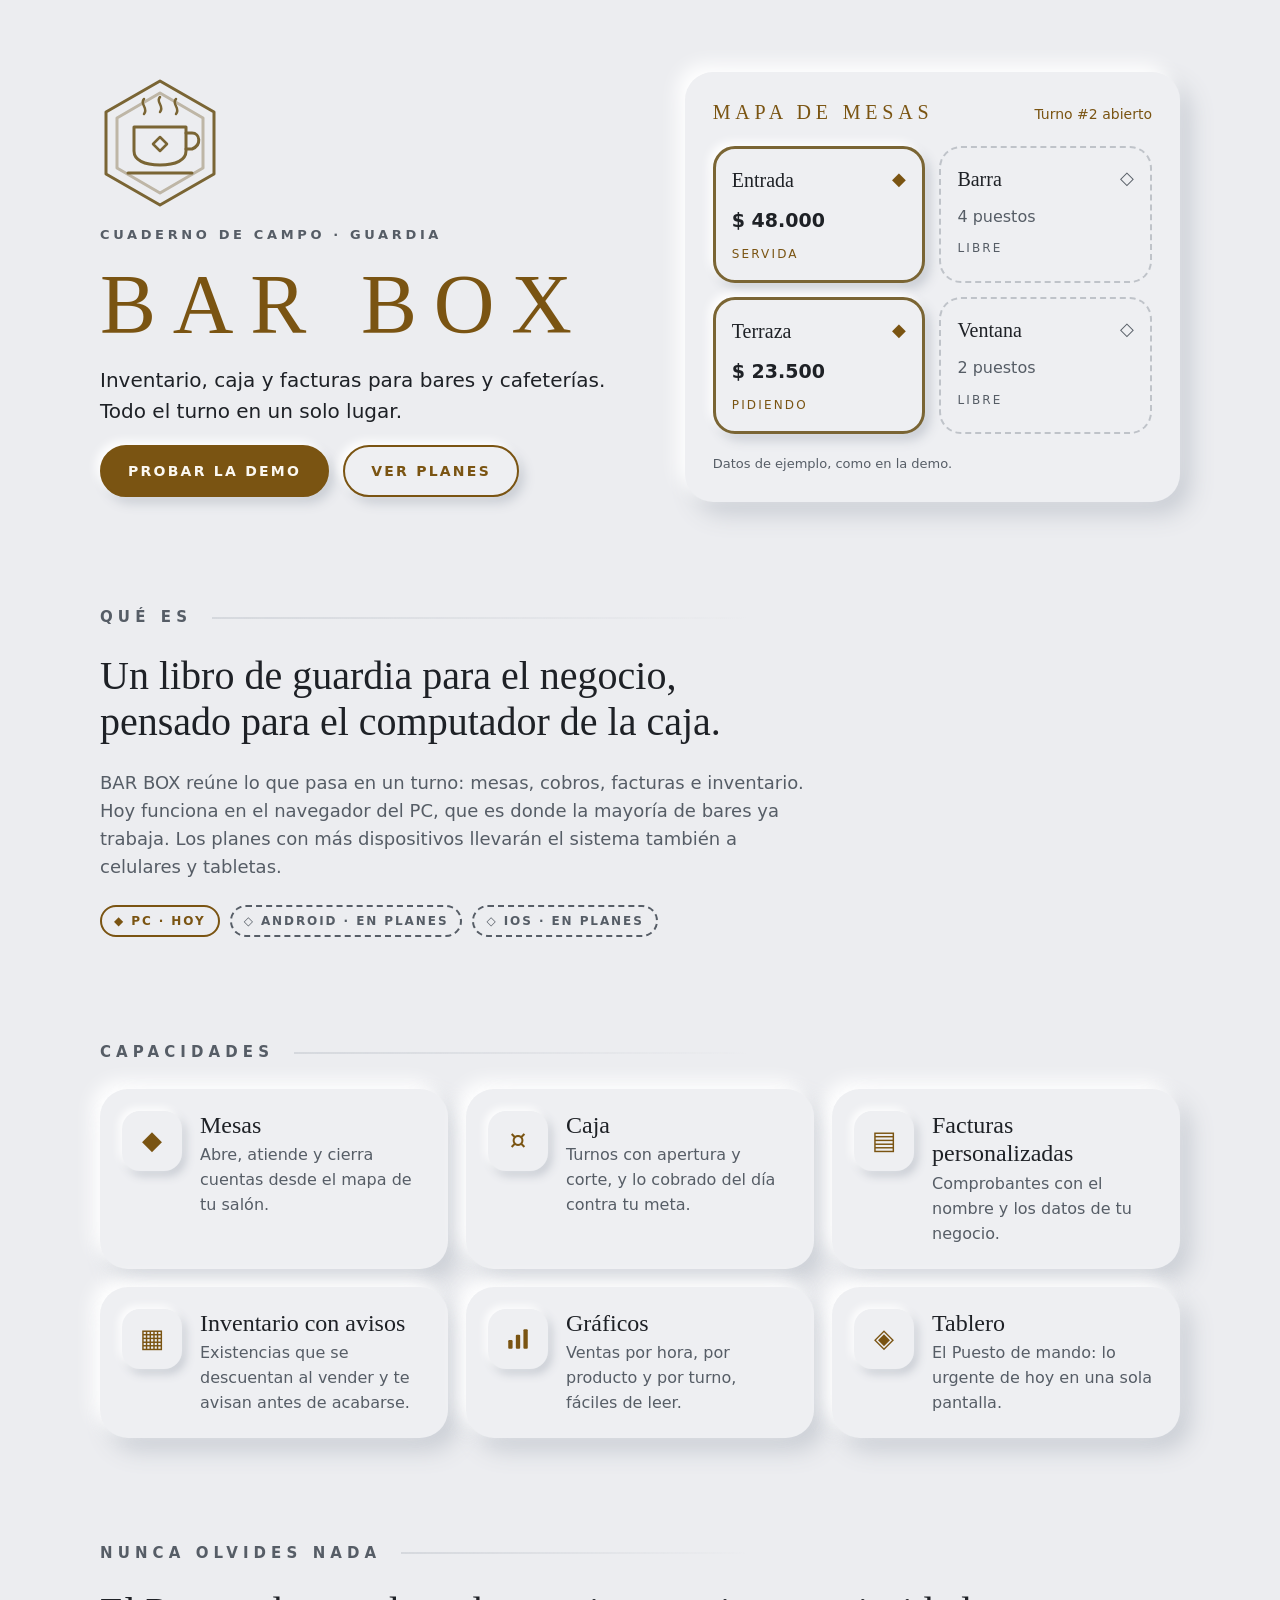
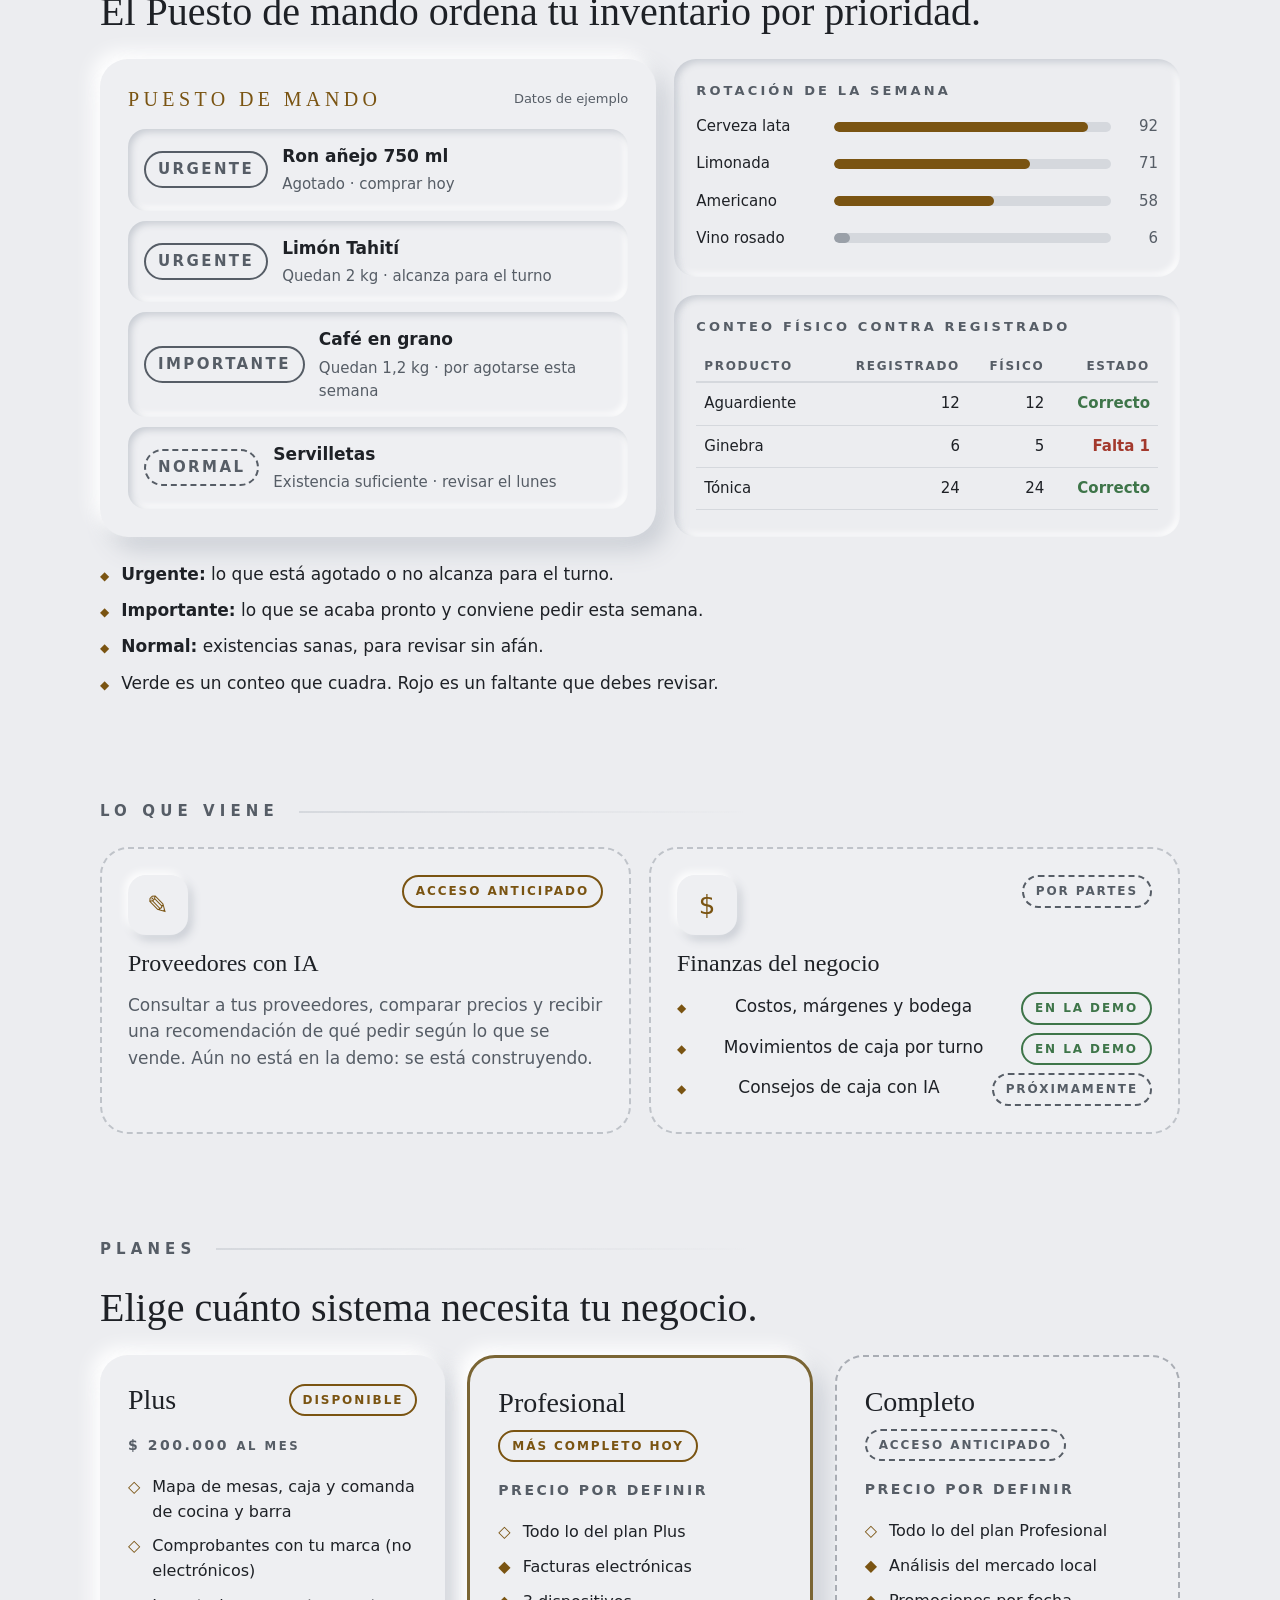
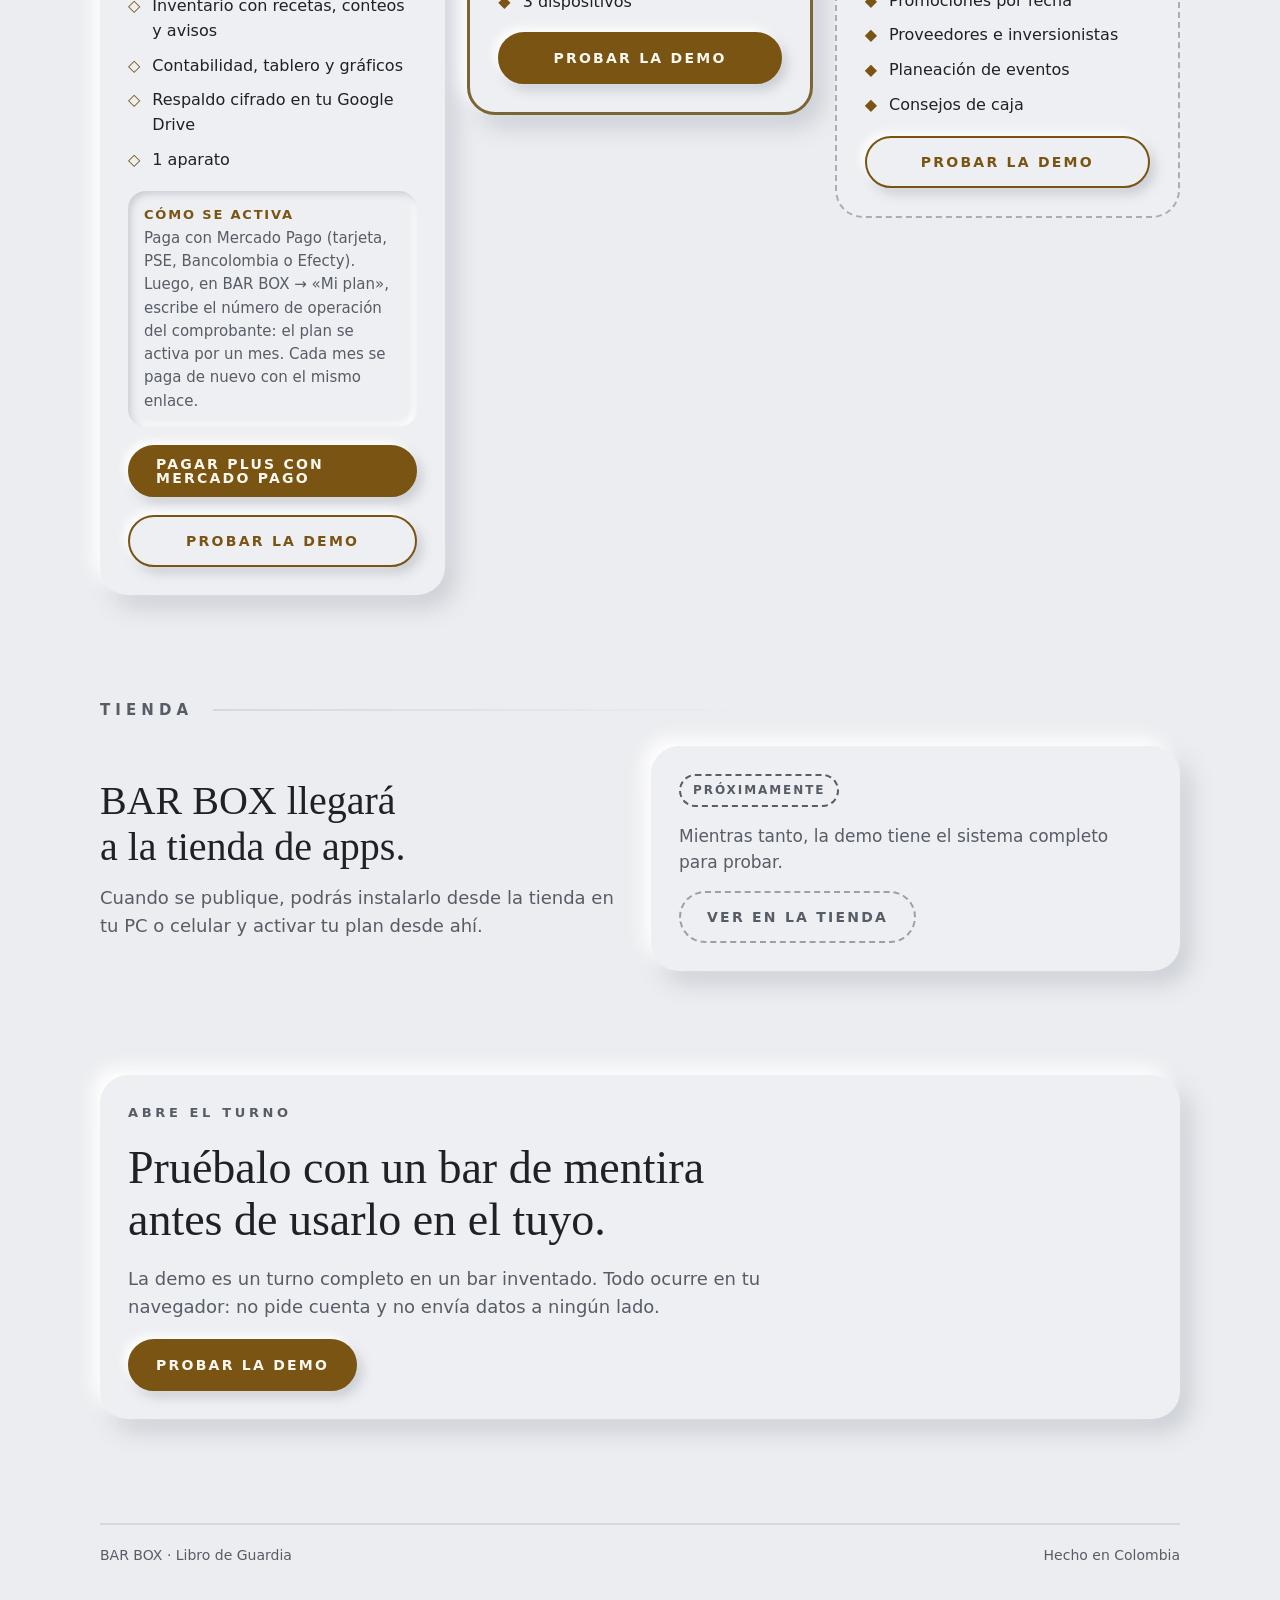
==== commit 78191352: "Página: plan Plus a $200.000 al mes con botón de pago de Mercado Pago y cómo se activa Co-Authored-B" ====
--- a/index.html
+++ b/index.html
@@ -336,23 +336,25 @@
     <h2>Elige cuánto sistema necesita tu negocio.</h2>
     <div class="planes">
       <article class="panel plan">
-        <div class="plan-cab"><h3>Esencial</h3></div>
-        <p class="precio">Precio por definir</p>
+        <div class="plan-cab"><h3>Plus</h3><span class="chip chip-oro">Disponible</span></div>
+        <p class="precio">$ 200.000 <small>al mes</small></p>
         <ul class="incluye">
-          <li>Mapa de mesas y caja</li>
-          <li>Facturas personalizadas (no electrónicas)</li>
-          <li>Inventario y avisos</li>
-          <li>Gráficos</li>
-          <li>1 dispositivo</li>
+          <li>Mapa de mesas, caja y comanda de cocina y barra</li>
+          <li>Comprobantes con tu marca (no electrónicos)</li>
+          <li>Inventario con recetas, conteos y avisos</li>
+          <li>Contabilidad, tablero y gráficos</li>
+          <li>Respaldo cifrado en tu Google Drive</li>
+          <li>1 aparato</li>
         </ul>
-        <div class="ampliar"><strong>Ampliar</strong>Conecta tu nube de Google para respaldo, con un plan de almacenamiento aparte.</div>
+        <div class="ampliar"><strong>Cómo se activa</strong>Paga con Mercado Pago (tarjeta, PSE, Bancolombia o Efecty). Luego, en BAR BOX → «Mi plan», escribe el número de operación del comprobante: el plan se activa por un mes. Cada mes se paga de nuevo con el mismo enlace.</div>
+        <a class="btn btn-primario" href="https://mpago.li/2HHD81Z" target="_blank" rel="noopener">Pagar Plus con Mercado Pago</a>
         <a class="btn btn-secundario js-demo" href="demo/app.html#/inicio" target="_blank" rel="noopener">Probar la demo</a>
       </article>
       <article class="panel plan destacado">
         <div class="plan-cab"><h3>Profesional</h3><span class="chip chip-oro">Más completo hoy</span></div>
         <p class="precio">Precio por definir</p>
         <ul class="incluye">
-          <li>Todo lo del plan Esencial</li>
+          <li>Todo lo del plan Plus</li>
           <li class="mas">Facturas electrónicas</li>
           <li class="mas">3 dispositivos</li>
         </ul>
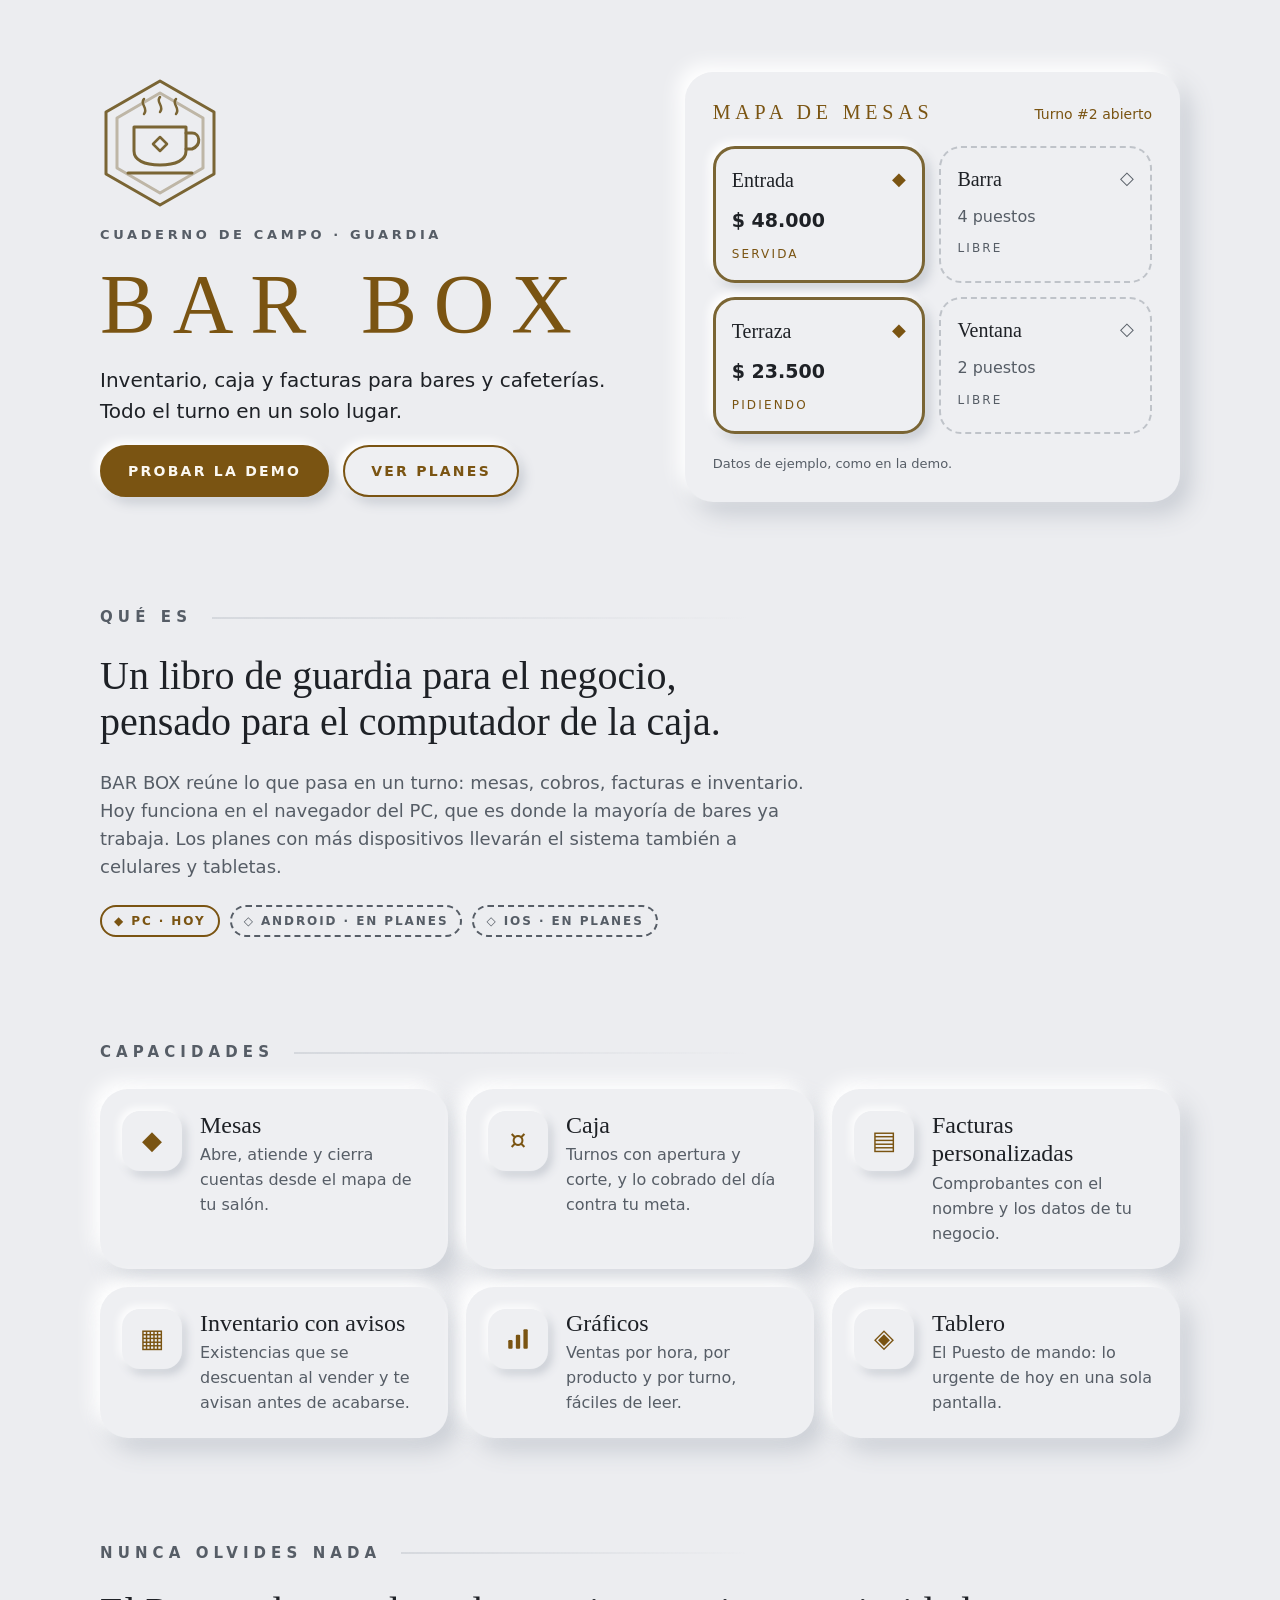
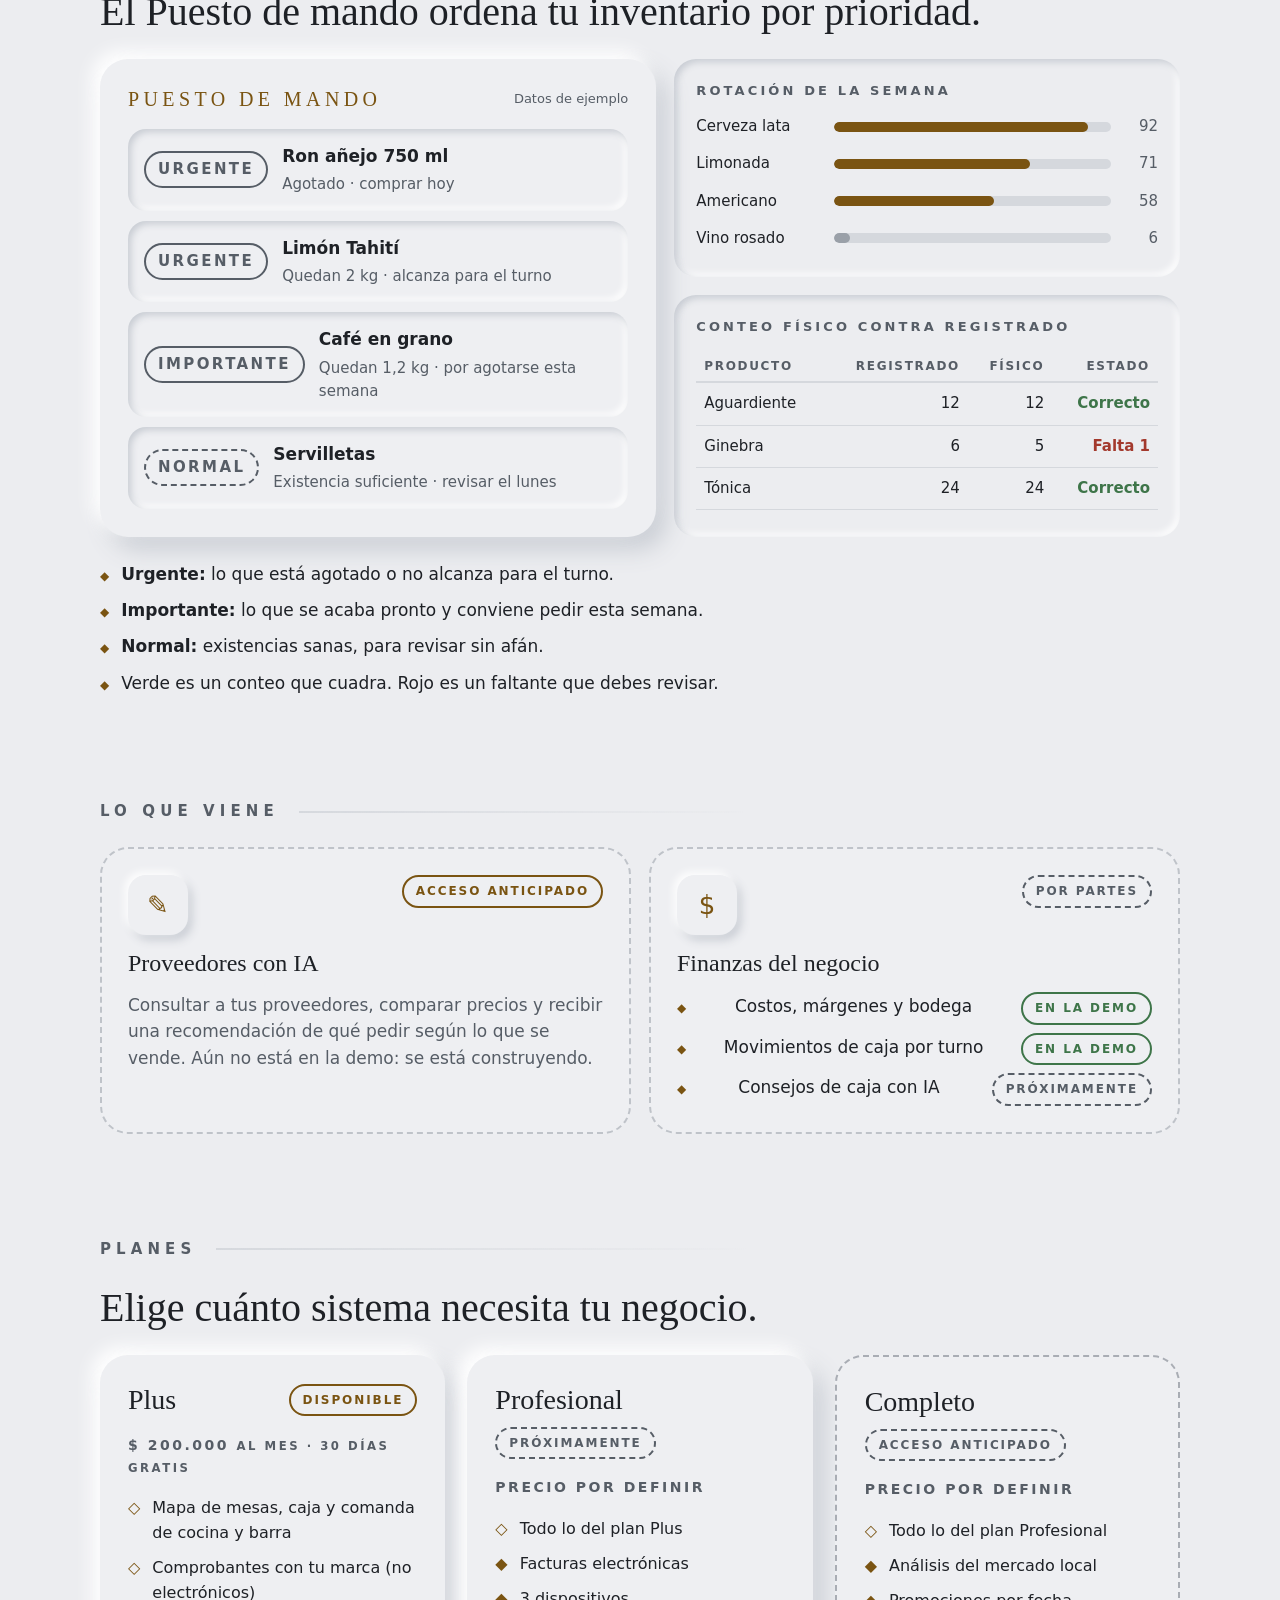
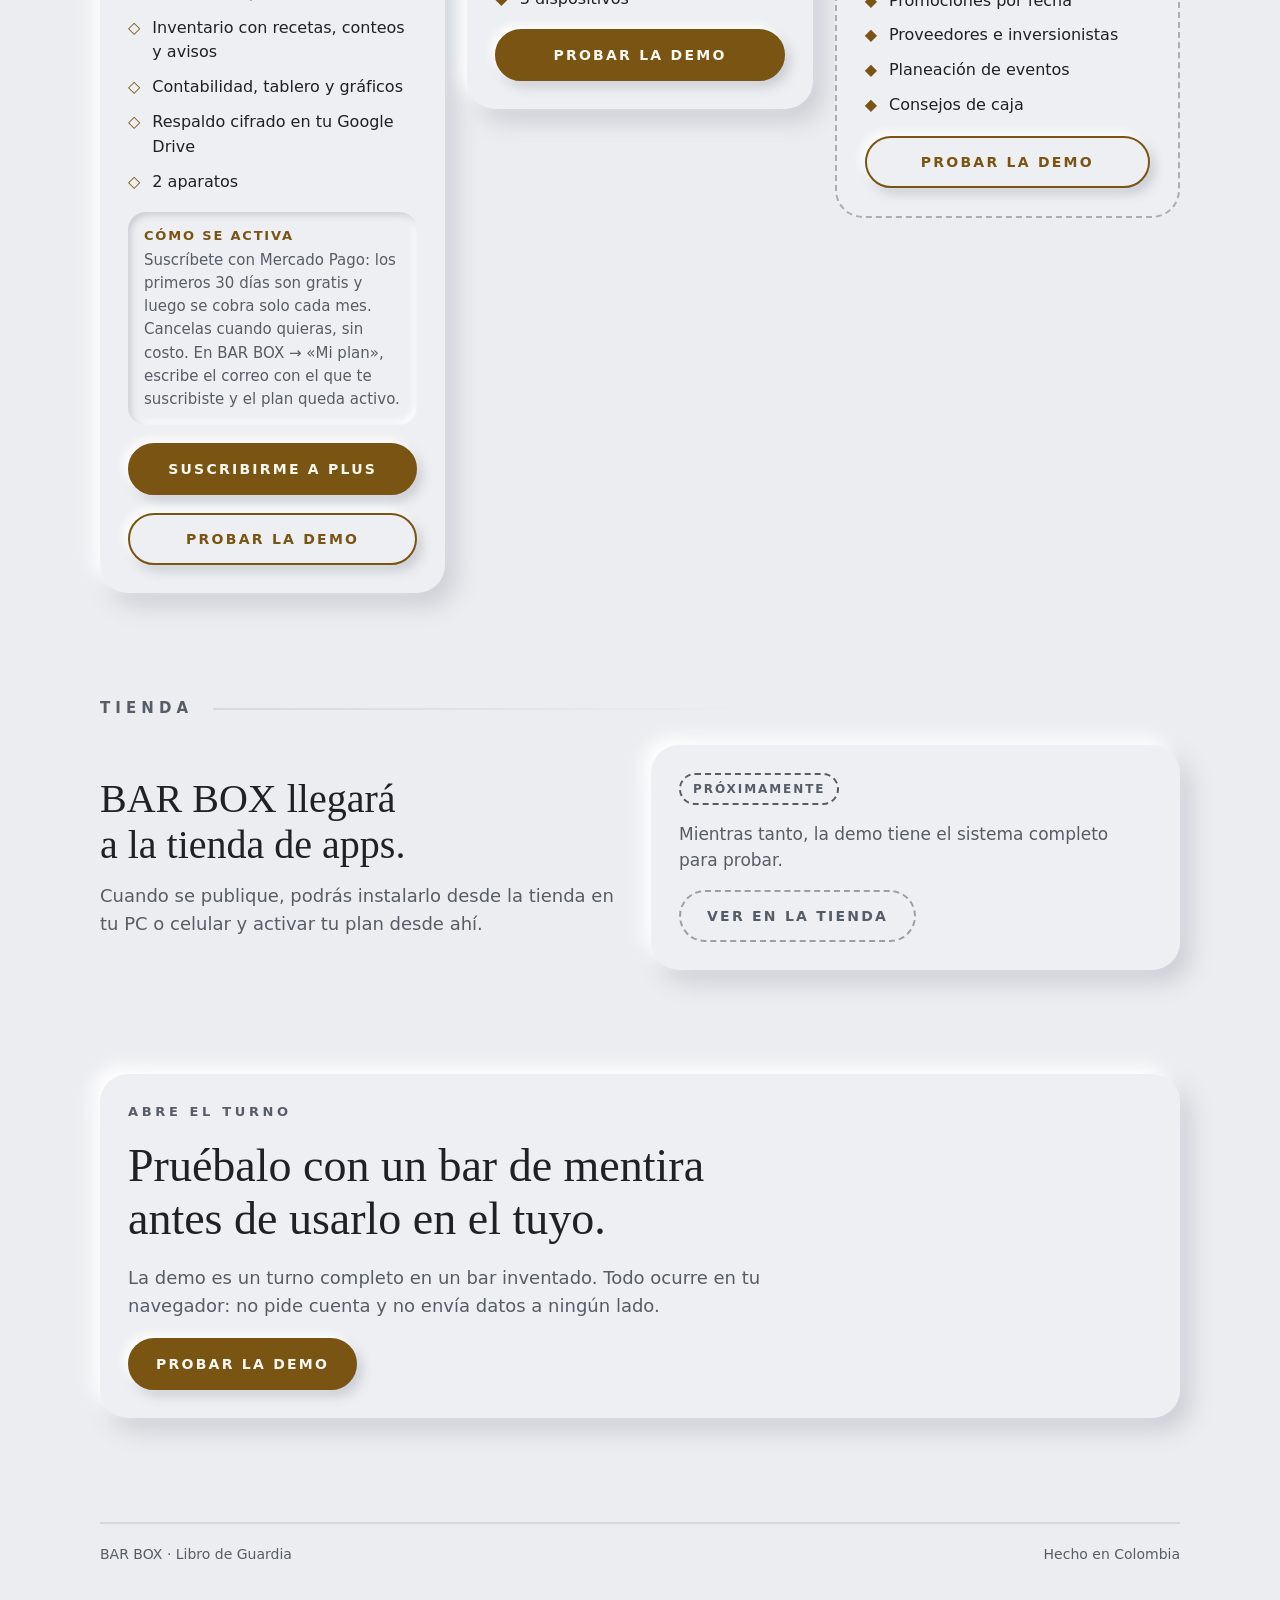
==== commit 565d66a6: "Página: Plus por suscripción mensual (30 días gratis, 2 aparatos); Profesional queda Próximamente Co" ====
--- a/index.html
+++ b/index.html
@@ -337,21 +337,21 @@
     <div class="planes">
       <article class="panel plan">
         <div class="plan-cab"><h3>Plus</h3><span class="chip chip-oro">Disponible</span></div>
-        <p class="precio">$ 200.000 <small>al mes</small></p>
+        <p class="precio">$ 200.000 <small>al mes · 30 días gratis</small></p>
         <ul class="incluye">
           <li>Mapa de mesas, caja y comanda de cocina y barra</li>
           <li>Comprobantes con tu marca (no electrónicos)</li>
           <li>Inventario con recetas, conteos y avisos</li>
           <li>Contabilidad, tablero y gráficos</li>
           <li>Respaldo cifrado en tu Google Drive</li>
-          <li>1 aparato</li>
+          <li>2 aparatos</li>
         </ul>
-        <div class="ampliar"><strong>Cómo se activa</strong>Paga con Mercado Pago (tarjeta, PSE, Bancolombia o Efecty). Luego, en BAR BOX → «Mi plan», escribe el número de operación del comprobante: el plan se activa por un mes. Cada mes se paga de nuevo con el mismo enlace.</div>
-        <a class="btn btn-primario" href="https://mpago.li/2HHD81Z" target="_blank" rel="noopener">Pagar Plus con Mercado Pago</a>
+        <div class="ampliar"><strong>Cómo se activa</strong>Suscríbete con Mercado Pago: los primeros 30 días son gratis y luego se cobra solo cada mes. Cancelas cuando quieras, sin costo. En BAR BOX → «Mi plan», escribe el correo con el que te suscribiste y el plan queda activo.</div>
+        <a class="btn btn-primario" href="https://mpago.la/2BXQpuM" target="_blank" rel="noopener">Suscribirme a Plus</a>
         <a class="btn btn-secundario js-demo" href="demo/app.html#/inicio" target="_blank" rel="noopener">Probar la demo</a>
       </article>
-      <article class="panel plan destacado">
-        <div class="plan-cab"><h3>Profesional</h3><span class="chip chip-oro">Más completo hoy</span></div>
+      <article class="panel plan">
+        <div class="plan-cab"><h3>Profesional</h3><span class="chip chip-gris">Próximamente</span></div>
         <p class="precio">Precio por definir</p>
         <ul class="incluye">
           <li>Todo lo del plan Plus</li>
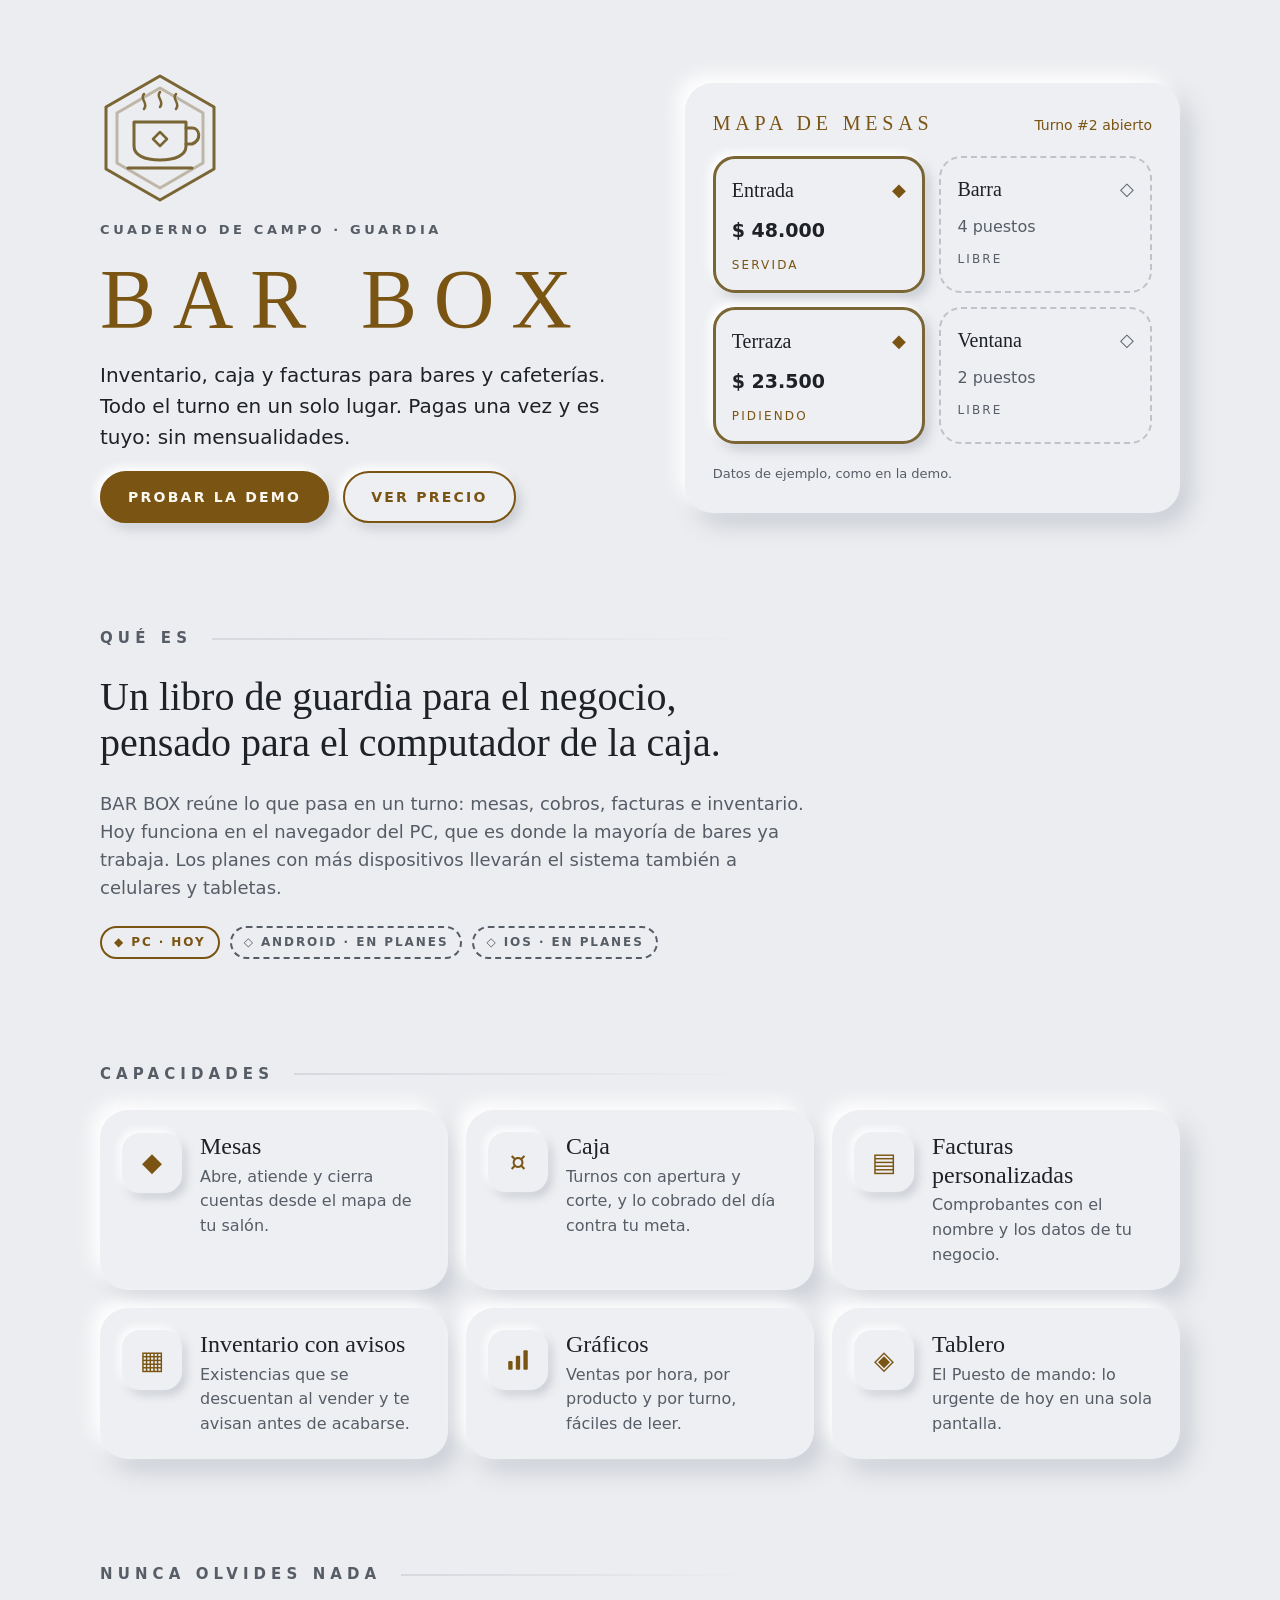
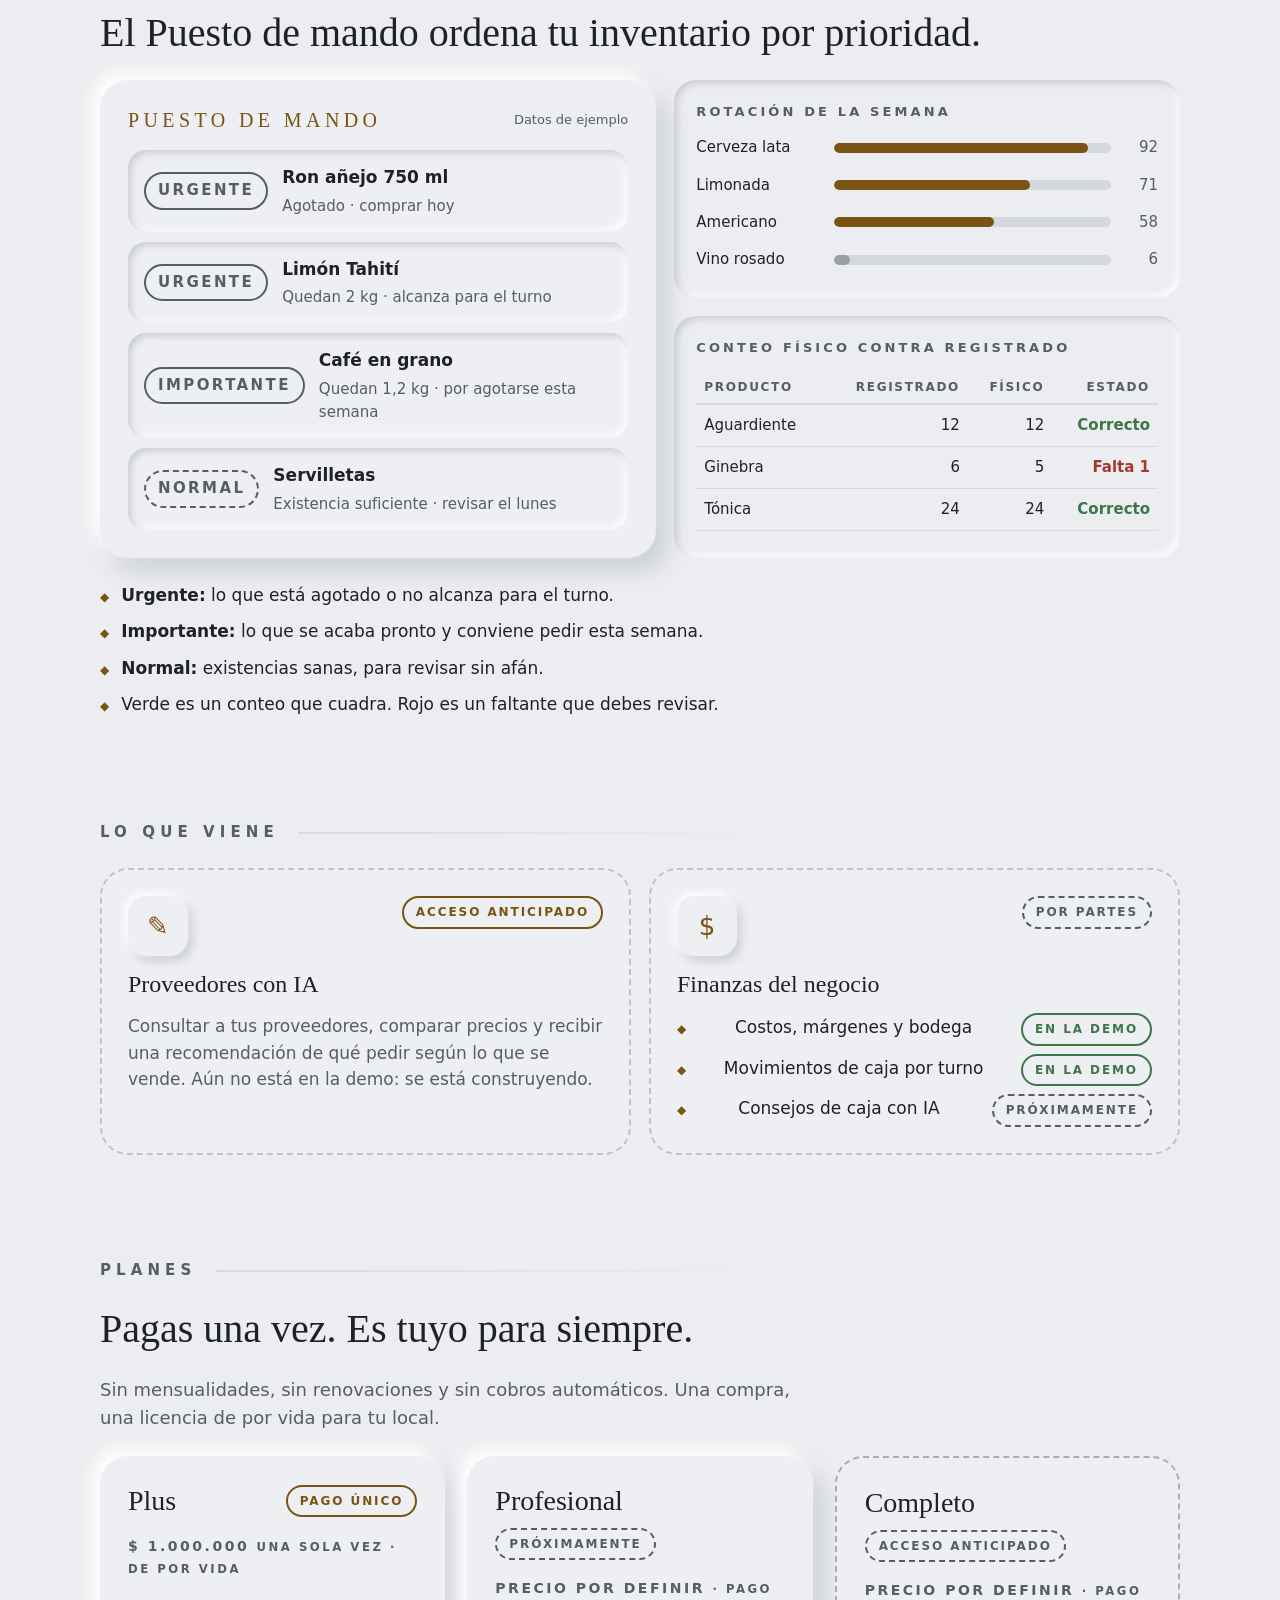
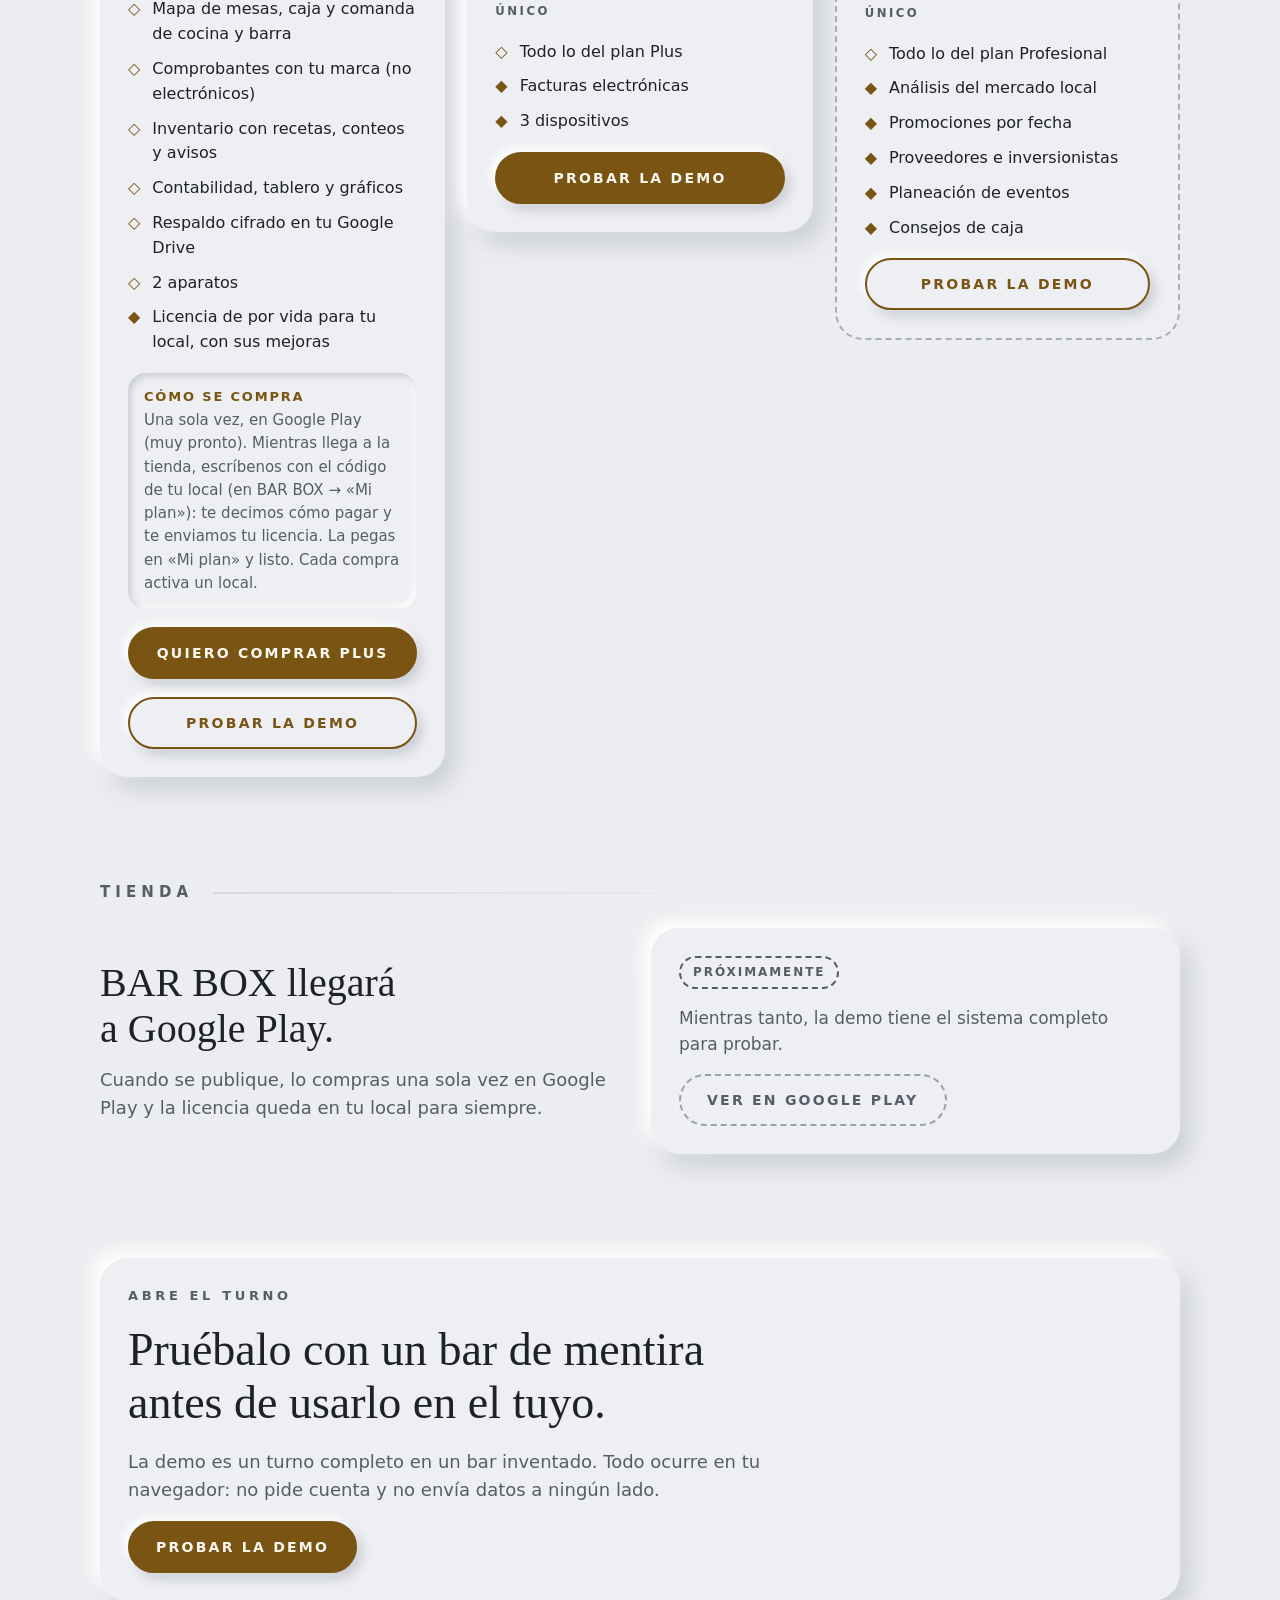
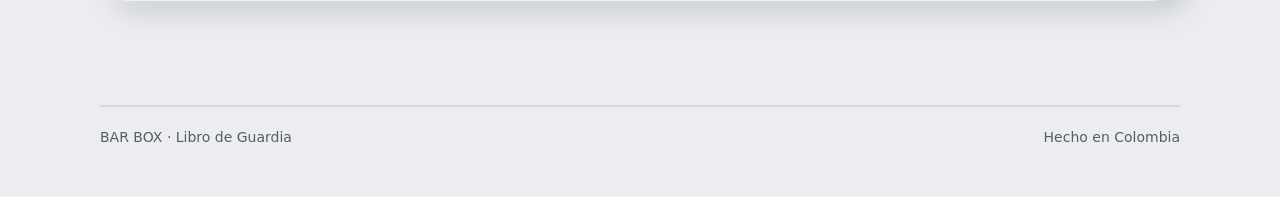
==== commit cff8cba3: "Página: BAR BOX de pago único (Plus $1.000.000 una sola vez, licencia de por vida, Google Play); fue" ====
--- a/index.html
+++ b/index.html
@@ -5,7 +5,7 @@
 <meta name="viewport" content="width=device-width, initial-scale=1, viewport-fit=cover">
 <title>BAR BOX</title>
 <link rel="icon" href="demo/static/crest.svg" type="image/svg+xml">
-<meta name="description" content="Inventario, caja y facturas para bares y cafeterías.">
+<meta name="description" content="Inventario, caja y facturas para bares y cafeterías. Pago único: se paga una vez y es tuyo.">
 <style>
 :root{
   color-scheme: light;
@@ -198,10 +198,10 @@
       </svg>
       <p class="eyebrow">Cuaderno de campo · Guardia</p>
       <h1 class="marca">BAR BOX</h1>
-      <p class="lead">Inventario, caja y facturas para bares y cafeterías. Todo el turno en un solo lugar.</p>
+      <p class="lead">Inventario, caja y facturas para bares y cafeterías. Todo el turno en un solo lugar. Pagas una vez y es tuyo: sin mensualidades.</p>
       <div class="acciones">
         <a class="btn btn-primario js-demo" href="demo/app.html#/inicio" target="_blank" rel="noopener">Probar la demo</a>
-        <a class="btn btn-secundario" href="#planes">Ver planes</a>
+        <a class="btn btn-secundario" href="#planes">Ver precio</a>
       </div>
     </div>
 
@@ -333,11 +333,12 @@
   <!-- 7. Planes -->
   <section class="sec aparece" id="planes" aria-labelledby="t-planes">
     <p class="titulo-sec" id="t-planes">Planes</p>
-    <h2>Elige cuánto sistema necesita tu negocio.</h2>
+    <h2>Pagas una vez. Es tuyo para siempre.</h2>
+    <p class="lead">Sin mensualidades, sin renovaciones y sin cobros automáticos. Una compra, una licencia de por vida para tu local.</p>
     <div class="planes">
       <article class="panel plan">
-        <div class="plan-cab"><h3>Plus</h3><span class="chip chip-oro">Disponible</span></div>
-        <p class="precio">$ 200.000 <small>al mes · 30 días gratis</small></p>
+        <div class="plan-cab"><h3>Plus</h3><span class="chip chip-oro">Pago único</span></div>
+        <p class="precio">$ 1.000.000 <small>una sola vez · de por vida</small></p>
         <ul class="incluye">
           <li>Mapa de mesas, caja y comanda de cocina y barra</li>
           <li>Comprobantes con tu marca (no electrónicos)</li>
@@ -345,14 +346,15 @@
           <li>Contabilidad, tablero y gráficos</li>
           <li>Respaldo cifrado en tu Google Drive</li>
           <li>2 aparatos</li>
+          <li class="mas">Licencia de por vida para tu local, con sus mejoras</li>
         </ul>
-        <div class="ampliar"><strong>Cómo se activa</strong>Suscríbete con Mercado Pago: los primeros 30 días son gratis y luego se cobra solo cada mes. Cancelas cuando quieras, sin costo. En BAR BOX → «Mi plan», escribe el correo con el que te suscribiste y el plan queda activo.</div>
-        <a class="btn btn-primario" href="https://mpago.la/2BXQpuM" target="_blank" rel="noopener">Suscribirme a Plus</a>
+        <div class="ampliar"><strong>Cómo se compra</strong>Una sola vez, en Google Play (muy pronto). Mientras llega a la tienda, escríbenos con el código de tu local (en BAR BOX → «Mi plan»): te decimos cómo pagar y te enviamos tu licencia. La pegas en «Mi plan» y listo. Cada compra activa un local.</div>
+        <a class="btn btn-primario" href="mailto:barboxsistem@gmail.com?subject=Comprar%20BAR%20BOX%20Plus">Quiero comprar Plus</a>
         <a class="btn btn-secundario js-demo" href="demo/app.html#/inicio" target="_blank" rel="noopener">Probar la demo</a>
       </article>
       <article class="panel plan">
         <div class="plan-cab"><h3>Profesional</h3><span class="chip chip-gris">Próximamente</span></div>
-        <p class="precio">Precio por definir</p>
+        <p class="precio">Precio por definir <small>· pago único</small></p>
         <ul class="incluye">
           <li>Todo lo del plan Plus</li>
           <li class="mas">Facturas electrónicas</li>
@@ -362,7 +364,7 @@
       </article>
       <article class="panel plan anticipado">
         <div class="plan-cab"><h3>Completo</h3><span class="chip chip-gris">Acceso anticipado</span></div>
-        <p class="precio">Precio por definir</p>
+        <p class="precio">Precio por definir <small>· pago único</small></p>
         <ul class="incluye">
           <li>Todo lo del plan Profesional</li>
           <li class="mas">Análisis del mercado local</li>
@@ -381,13 +383,13 @@
     <p class="titulo-sec" id="t-tienda">Tienda</p>
     <div class="tienda">
       <div style="display:flex;flex-direction:column;gap:14px">
-        <h2>BAR BOX llegará a la tienda de apps.</h2>
-        <p class="lead">Cuando se publique, podrás instalarlo desde la tienda en tu PC o celular y activar tu plan desde ahí.</p>
+        <h2>BAR BOX llegará a Google Play.</h2>
+        <p class="lead">Cuando se publique, lo compras una sola vez en Google Play y la licencia queda en tu local para siempre.</p>
       </div>
       <div class="panel" style="display:flex;flex-direction:column;gap:16px">
         <span class="chip chip-gris" id="tienda-estado" style="align-self:flex-start">Próximamente</span>
         <p style="color:var(--muted)">Mientras tanto, la demo tiene el sistema completo para probar.</p>
-        <a class="btn btn-secundario" id="btn-tienda" href="#tienda" aria-disabled="true">Ver en la tienda</a>
+        <a class="btn btn-secundario" id="btn-tienda" href="#tienda" aria-disabled="true">Ver en Google Play</a>
       </div>
     </div>
   </section>
